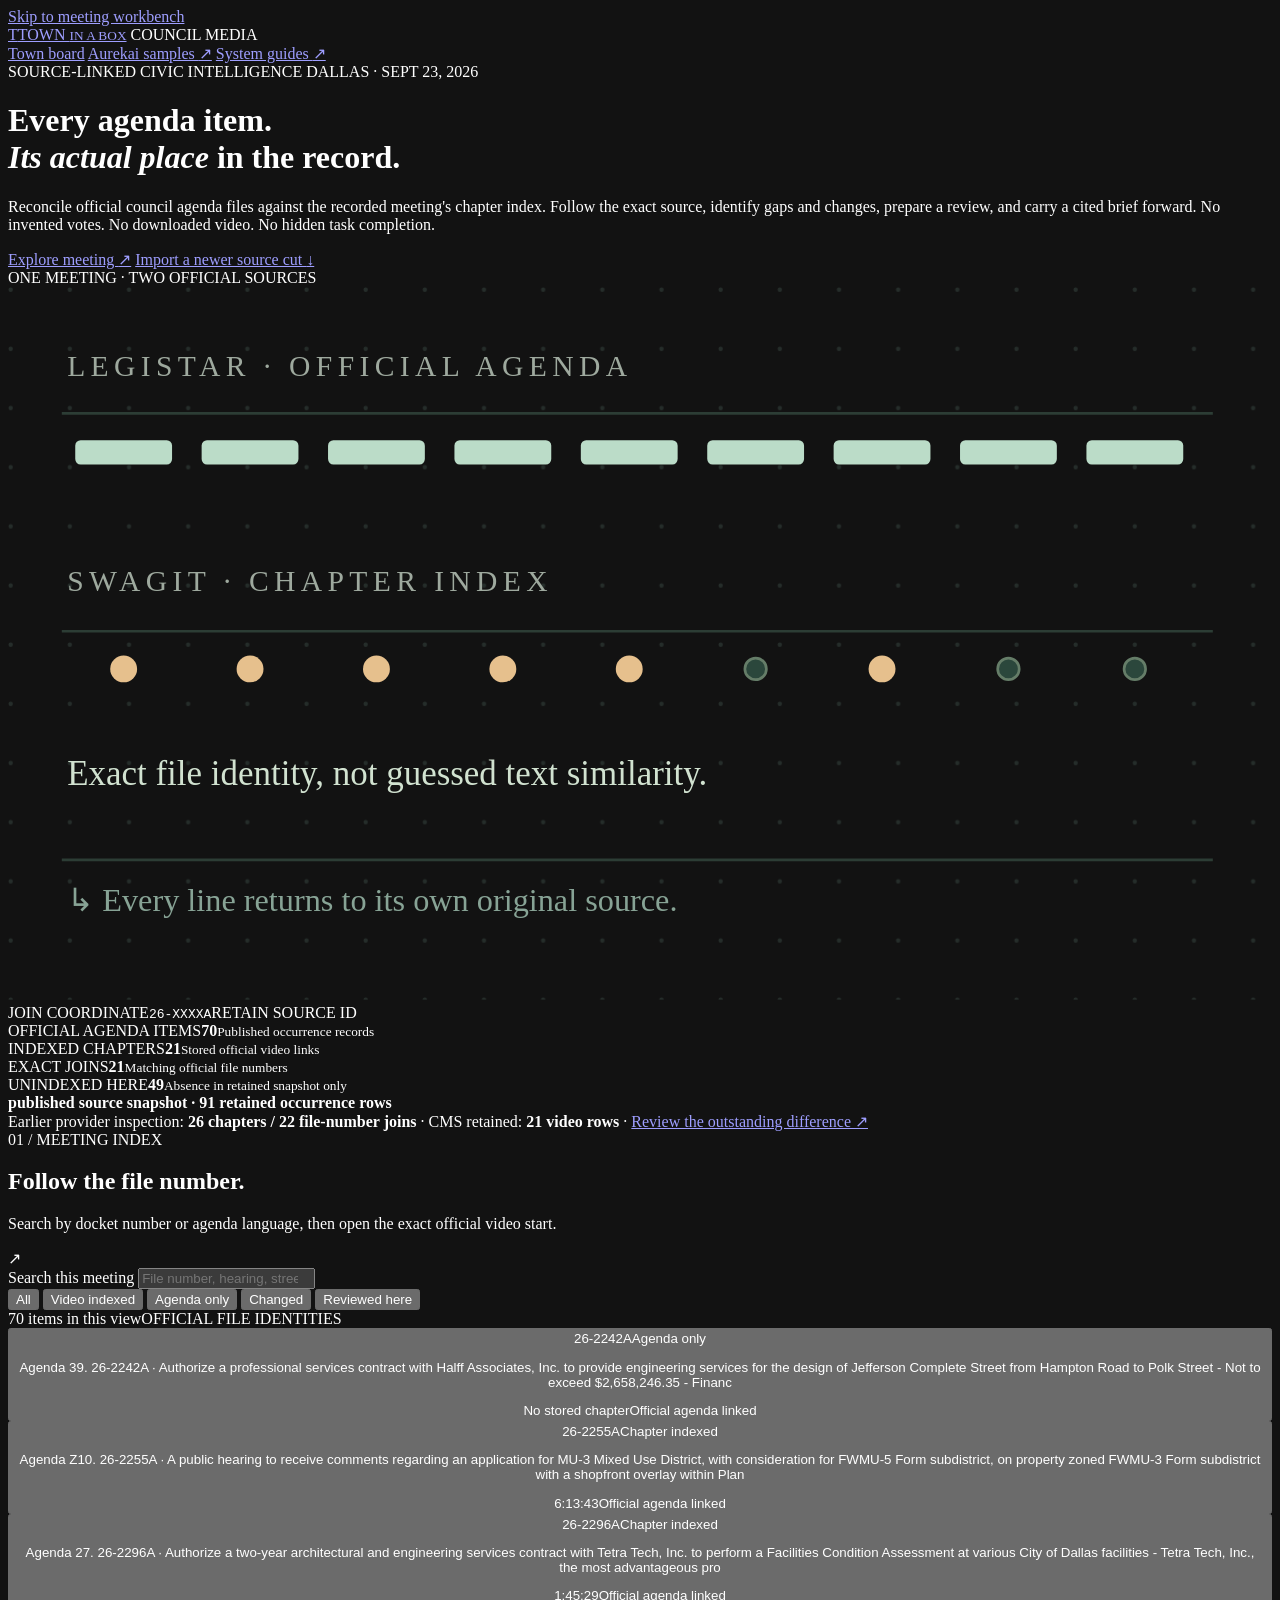
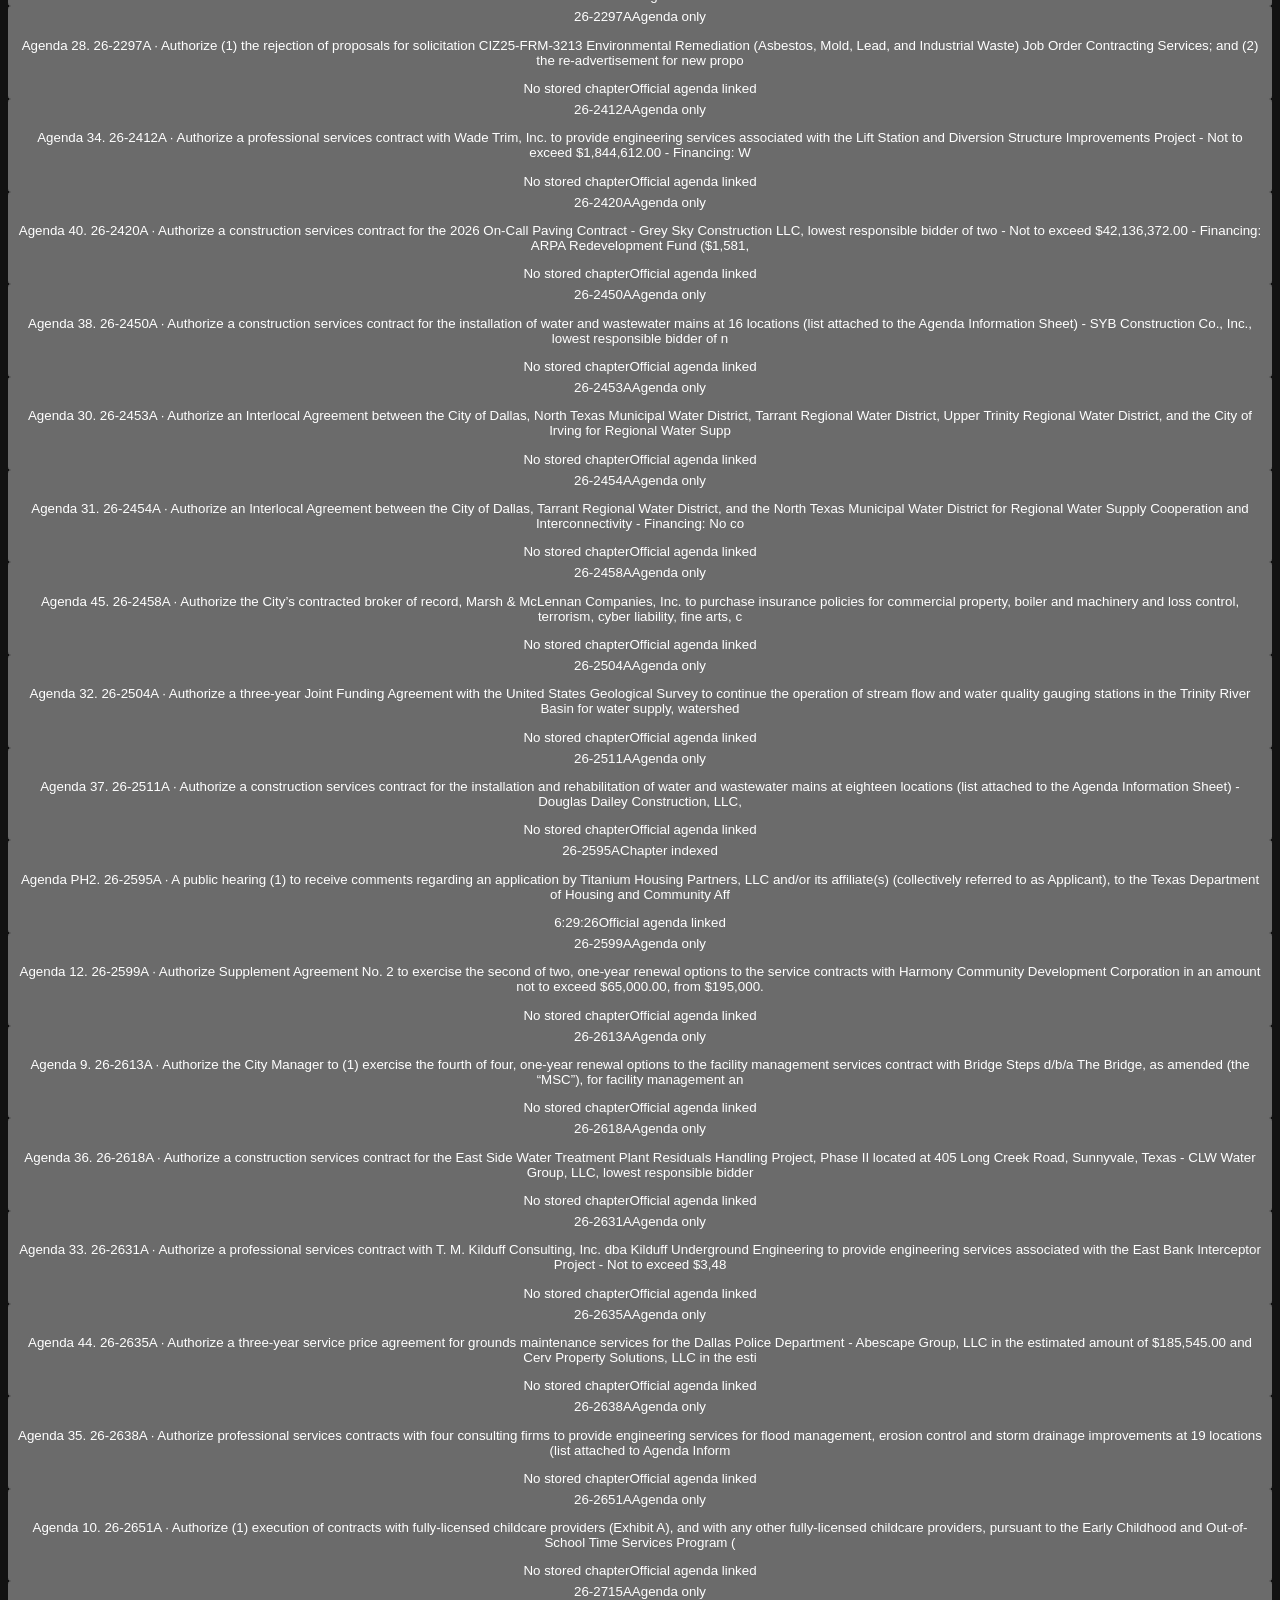
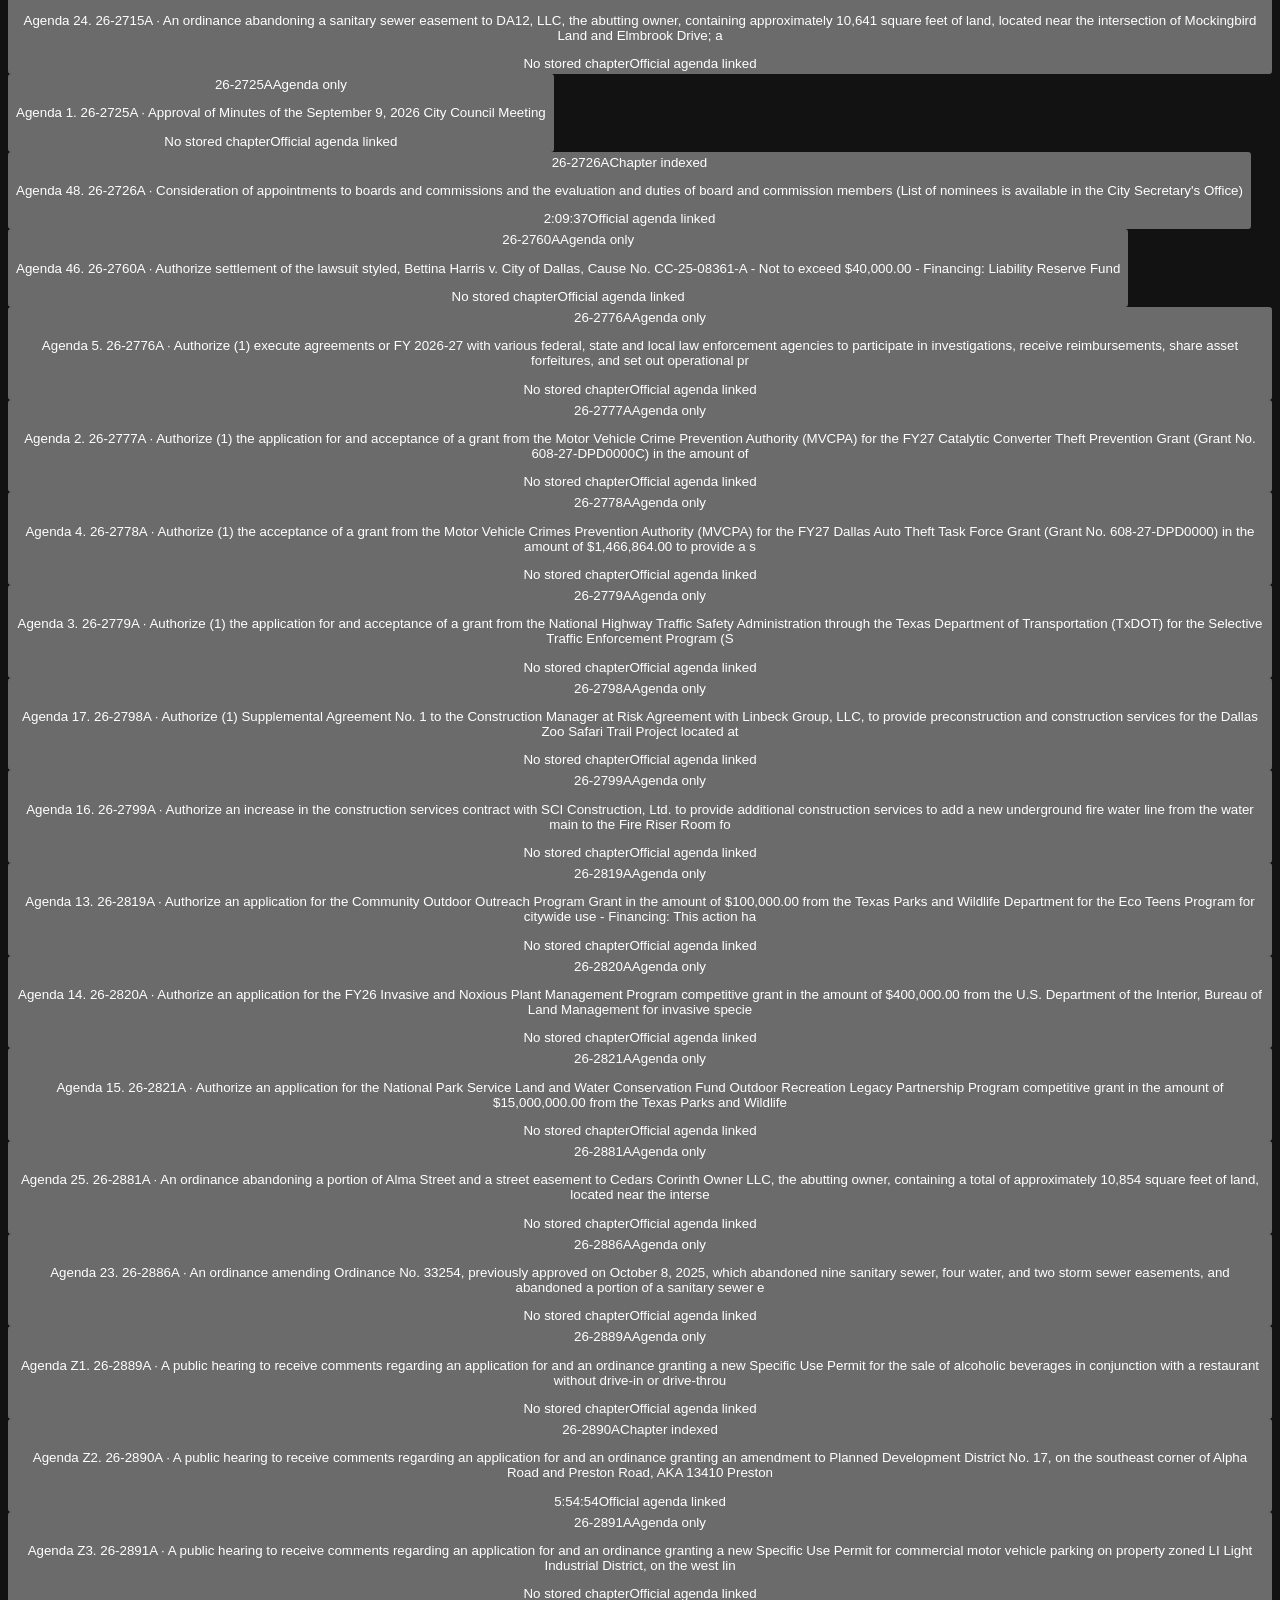
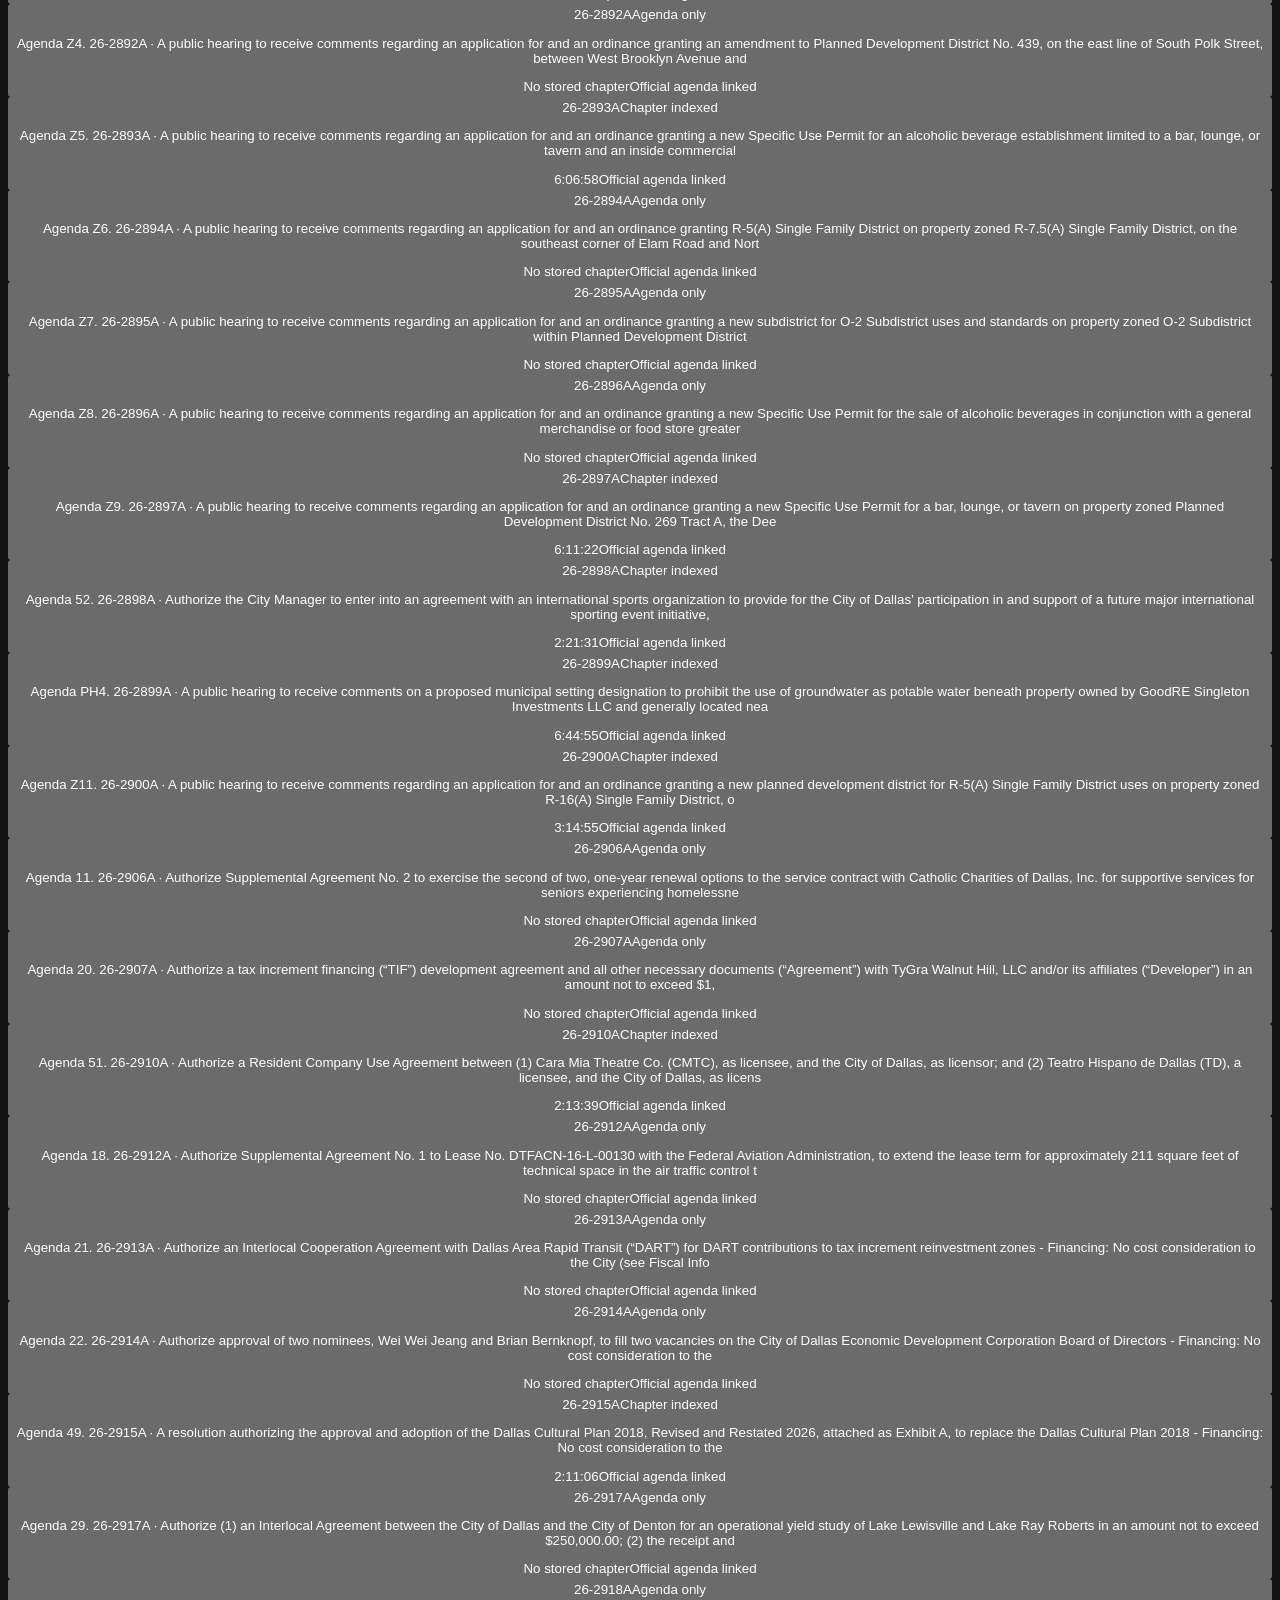
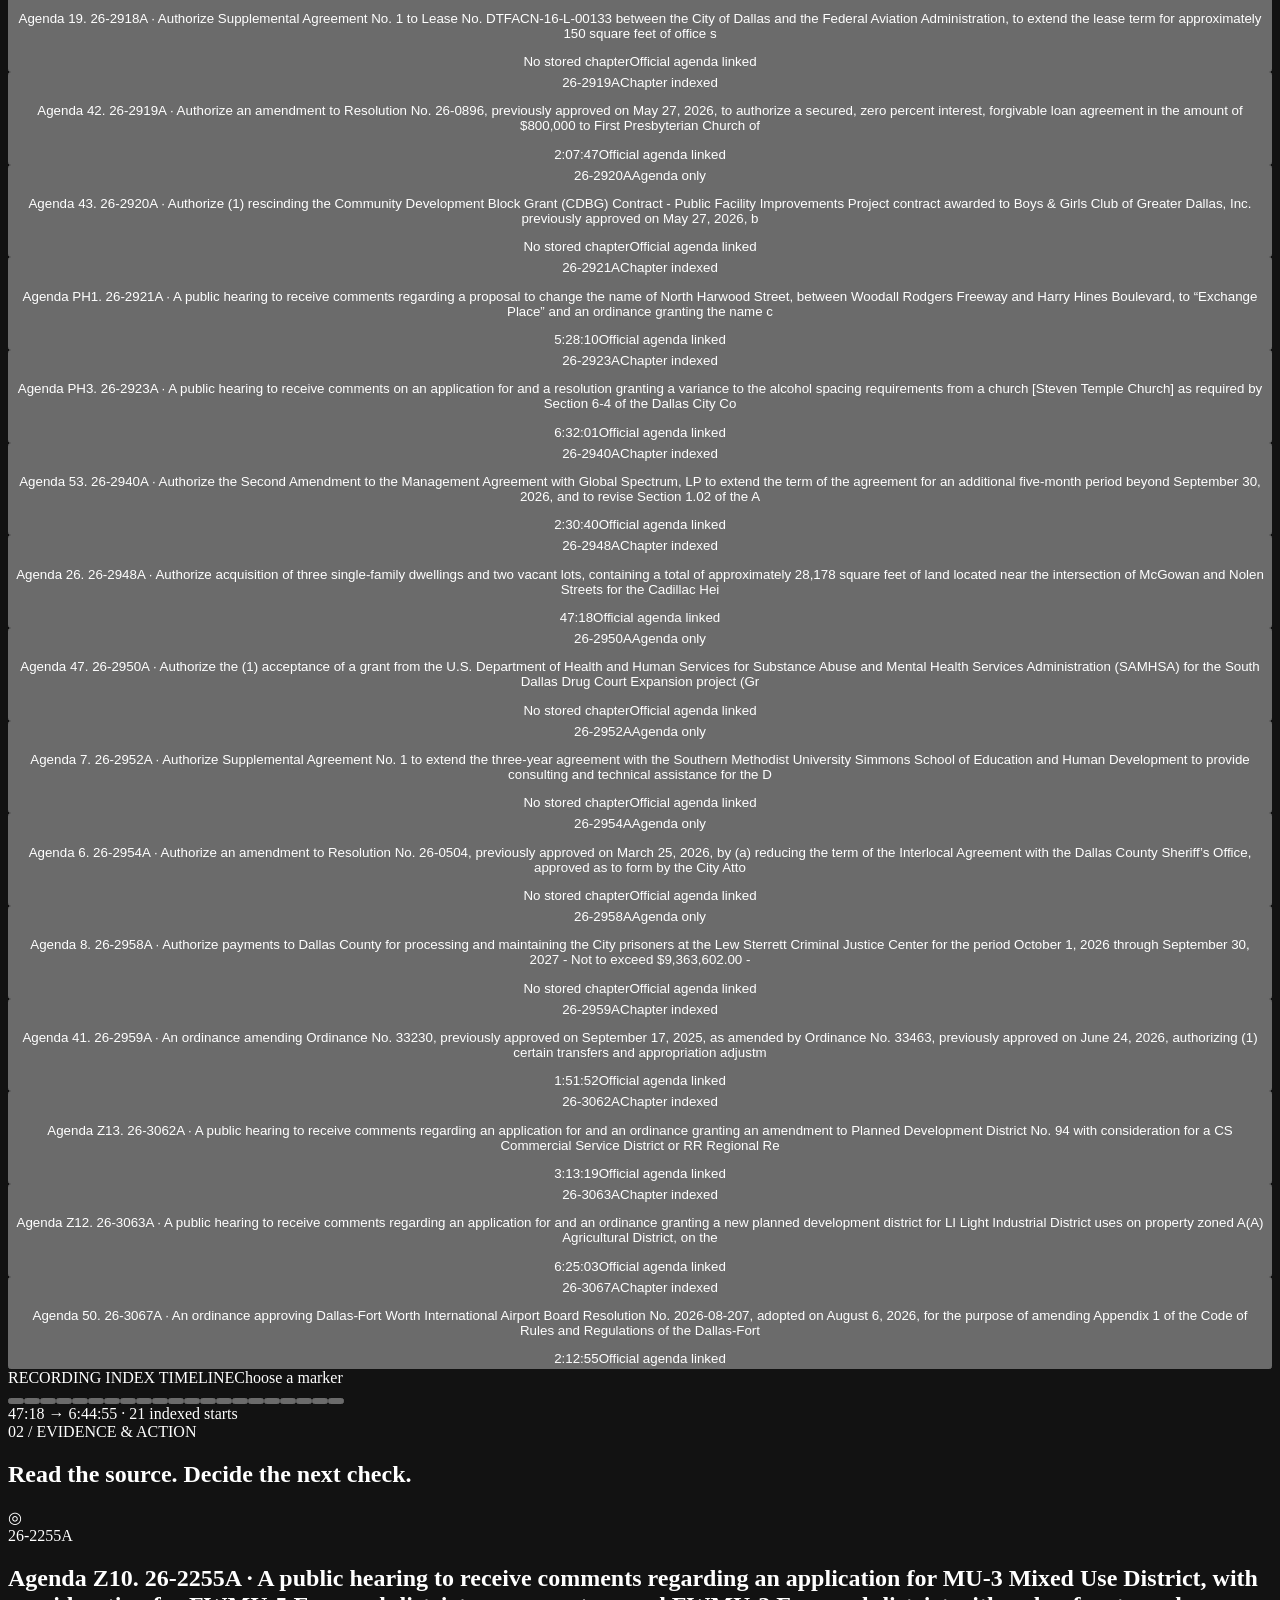
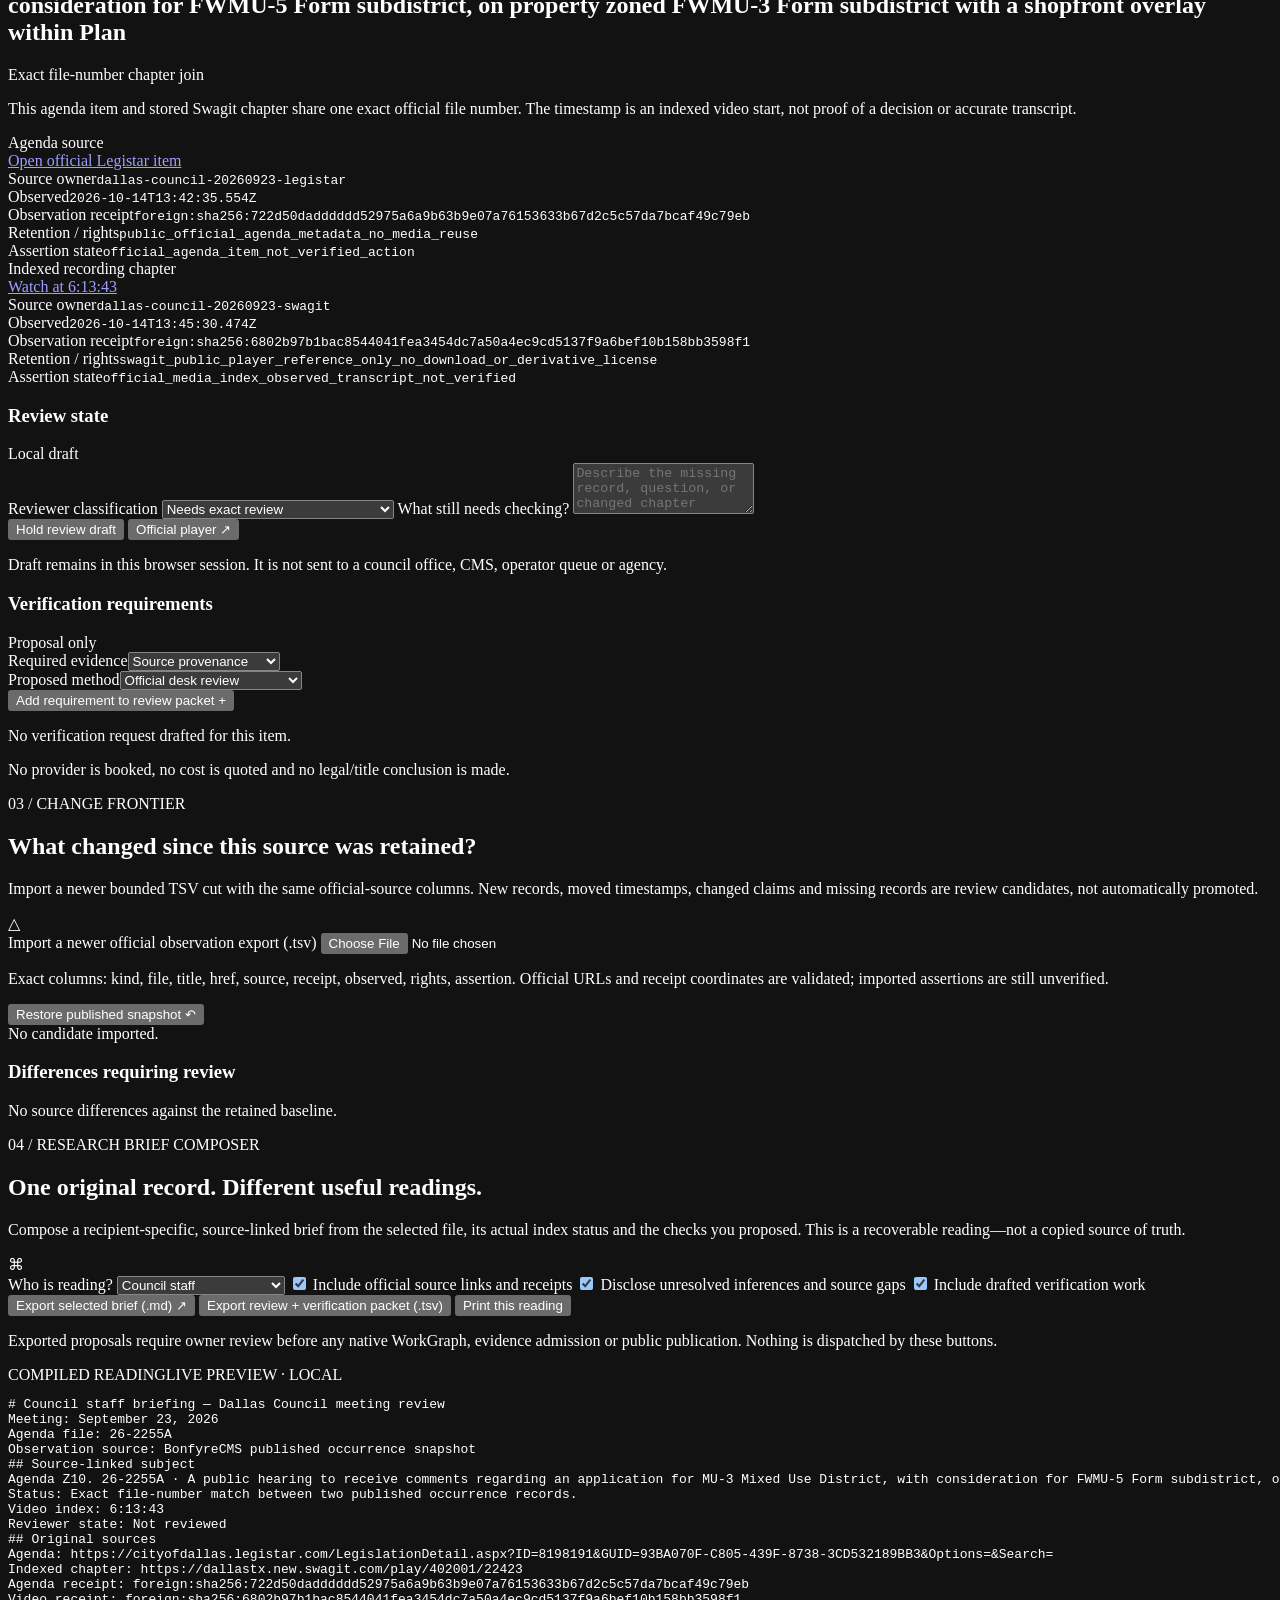
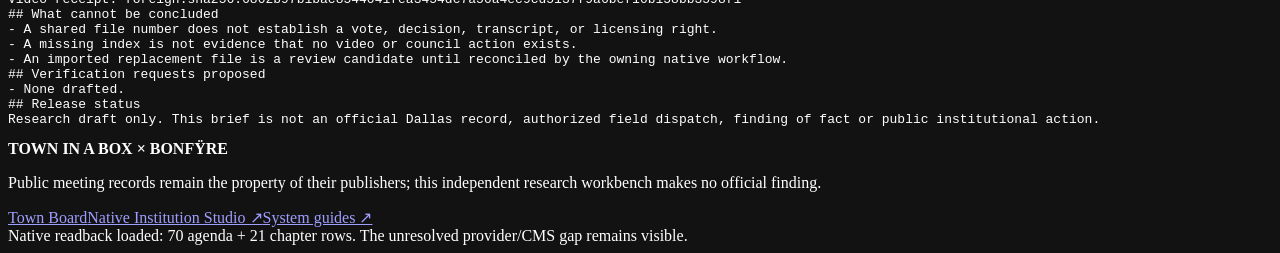
==== site/civic-council/index.html @ 2b97bad1 "feat(civic): publish Town in a Box council media reconciliation and brief studio page" ====
<!doctype html>
<html lang="en">
<head>
<meta charset="utf-8">
<meta name="viewport" content="width=device-width,initial-scale=1">
<meta name="color-scheme" content="dark">
<meta name="description" content="Source-linked Dallas City Council agenda and video reconciliation. Review exact file-number joins, official indexed playback, evidence boundaries and publication changes.">
<meta name="robots" content="index,follow">
<link rel="canonical" href="https://nickgonzales76017.github.io/pages-town-box/civic-council/">
<link rel="stylesheet" href="./studio.css">
<title>Dallas Council Media Workbench · Town in a Box · Bonfÿre</title>
<script defer src="./studio.js"></script>
</head>
<body>
<a class="skip" href="#records">Skip to meeting workbench</a>
<div class="page-shell">
  <nav class="global-nav" aria-label="Product navigation">
    <a href="../" class="mark" aria-label="Return to Town in a Box"><span class="mark-square">T</span><span>TOWN <small>IN A BOX</small></span></a>
    <span class="nav-divider" aria-hidden="true"></span>
    <span class="nav-section">COUNCIL MEDIA</span>
    <div class="nav-links">
      <a href="../">Town board</a>
      <a href="https://aurekai-work-samples.pages.dev/" rel="noopener noreferrer">Aurekai samples <span aria-hidden="true">↗</span></a>
      <a href="https://docs.aurekai.work/" rel="noopener noreferrer">System guides <span aria-hidden="true">↗</span></a>
    </div>
  </nav>

  <header class="hero">
    <div class="hero-copy">
      <div class="eyebrow"><span class="eyebrow-led"></span> SOURCE-LINKED CIVIC INTELLIGENCE <span class="eyebrow-date">DALLAS · SEPT 23, 2026</span></div>
      <h1>Every agenda item.<br><em>Its actual place</em> in the record.</h1>
      <p>Reconcile official council agenda files against the recorded meeting's chapter index. Follow the exact source, identify gaps and changes, prepare a review, and carry a cited brief forward. No invented votes. No downloaded video. No hidden task completion.</p>
      <div class="hero-links">
        <a class="primary-link" href="#records">Explore meeting <span aria-hidden="true">↗</span></a>
        <a class="secondary-link" href="#compare">Import a newer source cut <span aria-hidden="true">↓</span></a>
      </div>
    </div>
    <div class="hero-art" aria-hidden="true">
      <div class="art-label">ONE MEETING · TWO OFFICIAL SOURCES</div>
      <svg viewBox="0 0 470 265" role="img">
        <defs>
          <linearGradient id="trace" x1="0" x2="1"><stop stop-color="#a3e8c2"/><stop offset="1" stop-color="#dbb97f"/></linearGradient>
          <pattern id="dots" width="22" height="22" patternUnits="userSpaceOnUse"><circle cx="1" cy="1" r="0.8" fill="#547467" opacity=".28"/></pattern>
        </defs>
        <rect x="0" y="0" width="470" height="265" fill="url(#dots)"/>
        <path d="M20 47H448M20 128H448M20 213H448" stroke="#2c3d35" stroke-width="1"/>
        <text x="22" y="33" fill="#9ea99e" font-size="11" letter-spacing="2">LEGISTAR · OFFICIAL AGENDA</text>
        <text x="22" y="113" fill="#9ea99e" font-size="11" letter-spacing="2">SWAGIT · CHAPTER INDEX</text>
        <g fill="#bbdcc8">
          <rect x="25" y="57" width="36" height="9" rx="2"/><rect x="72" y="57" width="36" height="9" rx="2"/>
          <rect x="119" y="57" width="36" height="9" rx="2"/><rect x="166" y="57" width="36" height="9" rx="2"/>
          <rect x="213" y="57" width="36" height="9" rx="2"/><rect x="260" y="57" width="36" height="9" rx="2"/>
          <rect x="307" y="57" width="36" height="9" rx="2"/><rect x="354" y="57" width="36" height="9" rx="2"/>
          <rect x="401" y="57" width="36" height="9" rx="2"/>
        </g>
        <g stroke="url(#trace)" stroke-width="1.5" stroke-dasharray="3 4" opacity=".7">
          <path d="M43 72V137"/><path d="M90 72V137"/><path d="M137 72V137"/>
          <path d="M184 72V137"/><path d="M231 72V137"/><path d="M325 72V137"/>
        </g>
        <g fill="#e6c08d">
          <circle cx="43" cy="142" r="5"/><circle cx="90" cy="142" r="5"/><circle cx="137" cy="142" r="5"/>
          <circle cx="184" cy="142" r="5"/><circle cx="231" cy="142" r="5"/><circle cx="325" cy="142" r="5"/>
        </g>
        <g fill="#2b473c" stroke="#657d68"><circle cx="278" cy="142" r="4"/><circle cx="372" cy="142" r="4"/><circle cx="419" cy="142" r="4"/></g>
        <text x="22" y="185" fill="#d1e2d0" font-size="13">Exact file identity, not guessed text similarity.</text>
        <text x="22" y="232" fill="#87a395" font-size="12">↳ Every line returns to its own original source.</text>
      </svg>
      <div class="art-footer"><span>JOIN COORDINATE</span><code>26-XXXXA</code><span>RETAIN SOURCE ID</span></div>
    </div>
  </header>

  <section class="metrics" aria-label="Retained records">
    <div class="metric"><span>OFFICIAL AGENDA ITEMS</span><strong id="statAgenda">—</strong><small>Published occurrence records</small></div>
    <div class="metric"><span>INDEXED CHAPTERS</span><strong id="statVideo">—</strong><small>Stored official video links</small></div>
    <div class="metric"><span>EXACT JOINS</span><strong id="statMatched">—</strong><small>Matching official file numbers</small></div>
    <div class="metric metric-gap"><span>UNINDEXED HERE</span><strong id="statGap">—</strong><small>Absence in retained snapshot only</small></div>
  </section>
  <div class="lineage-banner">
    <div><span class="bullet"></span><b id="sourceCaption">Loading native source snapshot…</b></div>
    <div>Earlier provider inspection: <b>26 chapters / 22 file-number joins</b> · CMS retained: <b>21 video rows</b> · <a href="#compare">Review the outstanding difference ↗</a></div>
  </div>

  <main id="records" class="workspace" aria-label="Civic meeting workbench">
    <section class="records-panel" aria-label="Meeting records">
      <div class="section-top">
        <div><div class="section-kicker">01 / MEETING INDEX</div><h2>Follow the file number.</h2><p>Search by docket number or agenda language, then open the exact official video start.</p></div>
        <span class="section-icon">↗</span>
      </div>
      <div class="search-wrap">
        <label for="recordSearch">Search this meeting</label>
        <input id="recordSearch" type="search" placeholder="File number, hearing, street, subject…" autocomplete="off">
      </div>
      <div class="filters" id="filterButtons" aria-label="Filter records">
        <button type="button" data-filter="all" class="active">All</button>
        <button type="button" data-filter="matched">Video indexed</button>
        <button type="button" data-filter="unindexed">Agenda only</button>
        <button type="button" data-filter="changed">Changed</button>
        <button type="button" data-filter="reviewed">Reviewed here</button>
      </div>
      <div class="record-list-meta"><span id="resultsCount" aria-live="polite">Loading records…</span><span>OFFICIAL FILE IDENTITIES</span></div>
      <div id="recordList" class="record-list" aria-live="polite"></div>
      <div class="timeline-box">
        <div class="timeline-heading"><span>RECORDING INDEX TIMELINE</span><span>Choose a marker</span></div>
        <div id="timeline" class="timeline"></div>
      </div>
    </section>

    <aside class="detail-panel" aria-label="Source lineage and review">
      <div class="section-top detail-heading">
        <div><div class="section-kicker">02 / EVIDENCE & ACTION</div><h2>Read the source. Decide the next check.</h2></div>
        <span class="section-icon">◎</span>
      </div>
      <div id="details" class="detail-content"><p class="empty">Choose a record.</p></div>
      <div class="review-module">
        <div class="module-heading"><h3>Review state</h3><span>Local draft</span></div>
        <label for="reviewStatus">Reviewer classification</label>
        <select id="reviewStatus">
          <option value="needs-review">Needs exact review</option>
          <option value="monitor">Monitor this file</option>
          <option value="research">Research follow-up</option>
          <option value="ready-for-operator">Ready for operator assessment</option>
          <option value="reviewed-source-only">Source reviewed, no action inferred</option>
        </select>
        <label for="reviewNote">What still needs checking?</label>
        <textarea id="reviewNote" rows="3" maxlength="900" placeholder="Describe the missing record, question, or changed chapter coordinate."></textarea>
        <div class="action-row">
          <button type="button" id="saveReview" class="action-button">Hold review draft</button>
          <button type="button" id="openSelectedVideo" class="outline-button">Official player ↗</button>
        </div>
        <p class="policy-caption">Draft remains in this browser session. It is not sent to a council office, CMS, operator queue or agency.</p>
      </div>
      <div class="review-module proof-module">
        <div class="module-heading"><h3>Verification requirements</h3><span>Proposal only</span></div>
        <div class="field-grid">
          <div><label for="proofKind">Required evidence</label><select id="proofKind">
            <option value="provenance">Source provenance</option><option value="rights">Rights / recording use</option>
            <option value="identity">Actor identity</option><option value="tax">Tax or funding record</option>
            <option value="geometry">Place and geometry</option><option value="consent">Consent / authority</option>
            <option value="delivery">Service delivery</option><option value="ownership">Property ownership</option>
          </select></div>
          <div><label for="proofMethod">Proposed method</label><select id="proofMethod">
            <option value="desk">Official desk review</option><option value="owner">Source-owner confirmation</option>
            <option value="remote-live">Live remote verification</option><option value="field">Field inspection</option>
            <option value="licensed">Qualified professional</option>
          </select></div>
        </div>
        <button id="addProof" type="button" class="outline-button full">Add requirement to review packet +</button>
        <div id="proofList" class="proof-list"><p class="minor">No requests drafted.</p></div>
        <p class="policy-caption">No provider is booked, no cost is quoted and no legal/title conclusion is made.</p>
      </div>
    </aside>
  </main>

  <section id="compare" class="lower-section compare-section">
    <div class="section-top"><div><div class="section-kicker">03 / CHANGE FRONTIER</div><h2>What changed since this source was retained?</h2>
      <p>Import a newer bounded TSV cut with the same official-source columns. New records, moved timestamps, changed claims and missing records are review candidates, not automatically promoted.</p></div><span class="section-icon">△</span></div>
    <div class="compare-grid">
      <div class="import-panel">
        <label for="candidateFile">Import a newer official observation export (.tsv)</label>
        <input id="candidateFile" type="file" accept=".tsv,.txt,text/tab-separated-values,text/plain">
        <p>Exact columns: kind, file, title, href, source, receipt, observed, rights, assertion. Official URLs and receipt coordinates are validated; imported assertions are still unverified.</p>
        <button type="button" id="resetCandidate" class="outline-button">Restore published snapshot ↶</button>
        <div id="candidateResult" class="candidate-result">No candidate imported.</div>
      </div>
      <div class="diff-panel"><h3>Differences requiring review</h3><div id="changeList"><p class="minor">No imported candidate.</p></div></div>
    </div>
  </section>

  <section id="brief" class="lower-section brief-section">
    <div class="section-top"><div><div class="section-kicker">04 / RESEARCH BRIEF COMPOSER</div><h2>One original record. Different useful readings.</h2>
      <p>Compose a recipient-specific, source-linked brief from the selected file, its actual index status and the checks you proposed. This is a recoverable reading—not a copied source of truth.</p></div><span class="section-icon">⌘</span></div>
    <div class="brief-grid">
      <div class="brief-controls">
        <label for="briefAudience">Who is reading?</label>
        <select id="briefAudience">
          <option value="Council staff briefing">Council staff</option>
          <option value="Resident issue briefing">Resident / neighborhood</option>
          <option value="Media and civic researcher briefing">Media / researcher</option>
          <option value="Operator verification handoff">Operations verifier</option>
        </select>
        <label class="check-line"><input id="includeCitations" type="checkbox" checked> Include official source links and receipts</label>
        <label class="check-line"><input id="includeGaps" type="checkbox" checked> Disclose unresolved inferences and source gaps</label>
        <label class="check-line"><input id="includeProof" type="checkbox" checked> Include drafted verification work</label>
        <div class="action-stack">
          <button type="button" class="action-button full" id="downloadBrief">Export selected brief (.md) ↗</button>
          <button type="button" class="outline-button full" id="exportReviews">Export review + verification packet (.tsv)</button>
          <button type="button" class="quiet-button" id="printBrief">Print this reading</button>
        </div>
        <p class="policy-caption">Exported proposals require owner review before any native WorkGraph, evidence admission or public publication. Nothing is dispatched by these buttons.</p>
      </div>
      <div class="brief-paper">
        <div class="paper-label"><span>COMPILED READING</span><span>LIVE PREVIEW · LOCAL</span></div>
        <pre id="briefPreview" aria-live="polite">Select a source record to compose its briefing.</pre>
      </div>
    </div>
  </section>

  <footer class="footer"><div><strong>TOWN IN A BOX <span>×</span> BONFŸRE</strong><p>Public meeting records remain the property of their publishers; this independent research workbench makes no official finding.</p></div>
    <div class="foot-links"><a href="../">Town Board</a><a href="https://aurekai.work/studio/">Native Institution Studio ↗</a><a href="https://docs.aurekai.work/">System guides ↗</a></div>
  </footer>
</div>
<div id="message" role="status" aria-live="polite" class="message">Loading source records…</div>
</body>
</html>
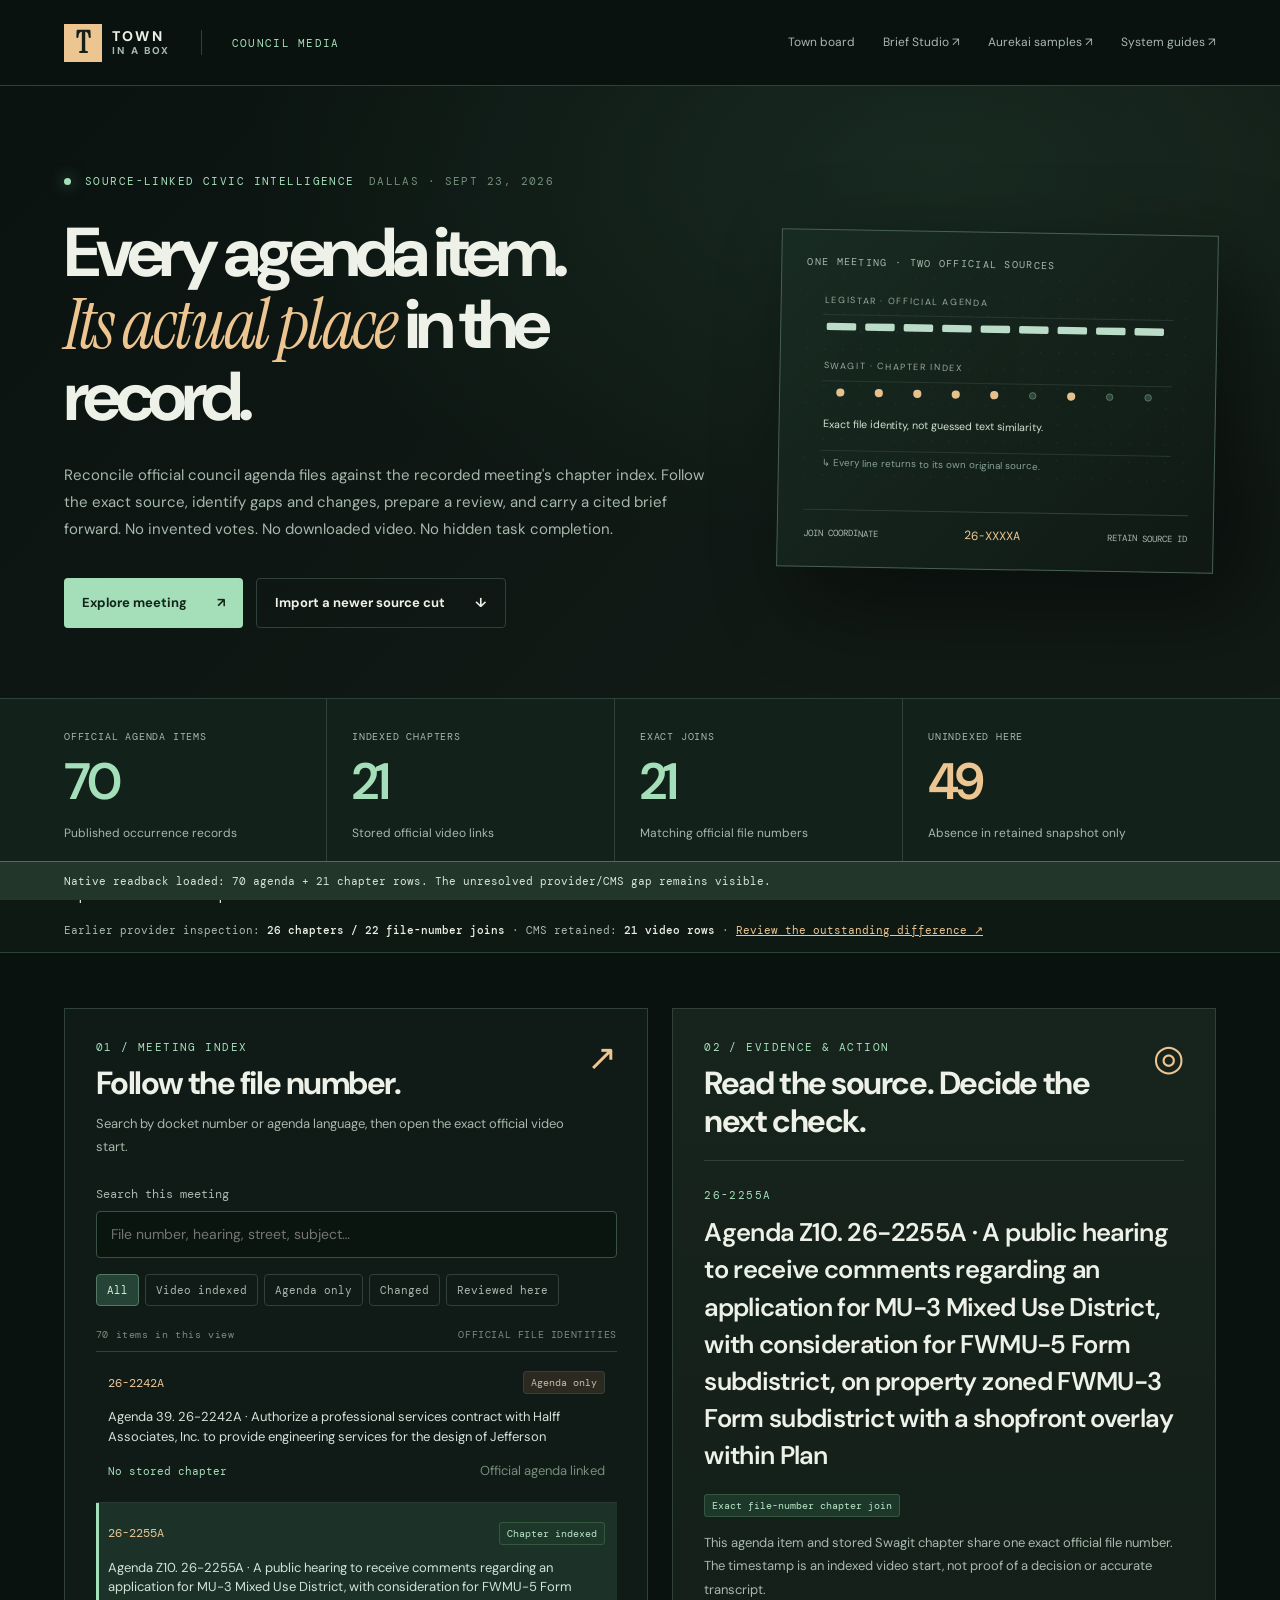
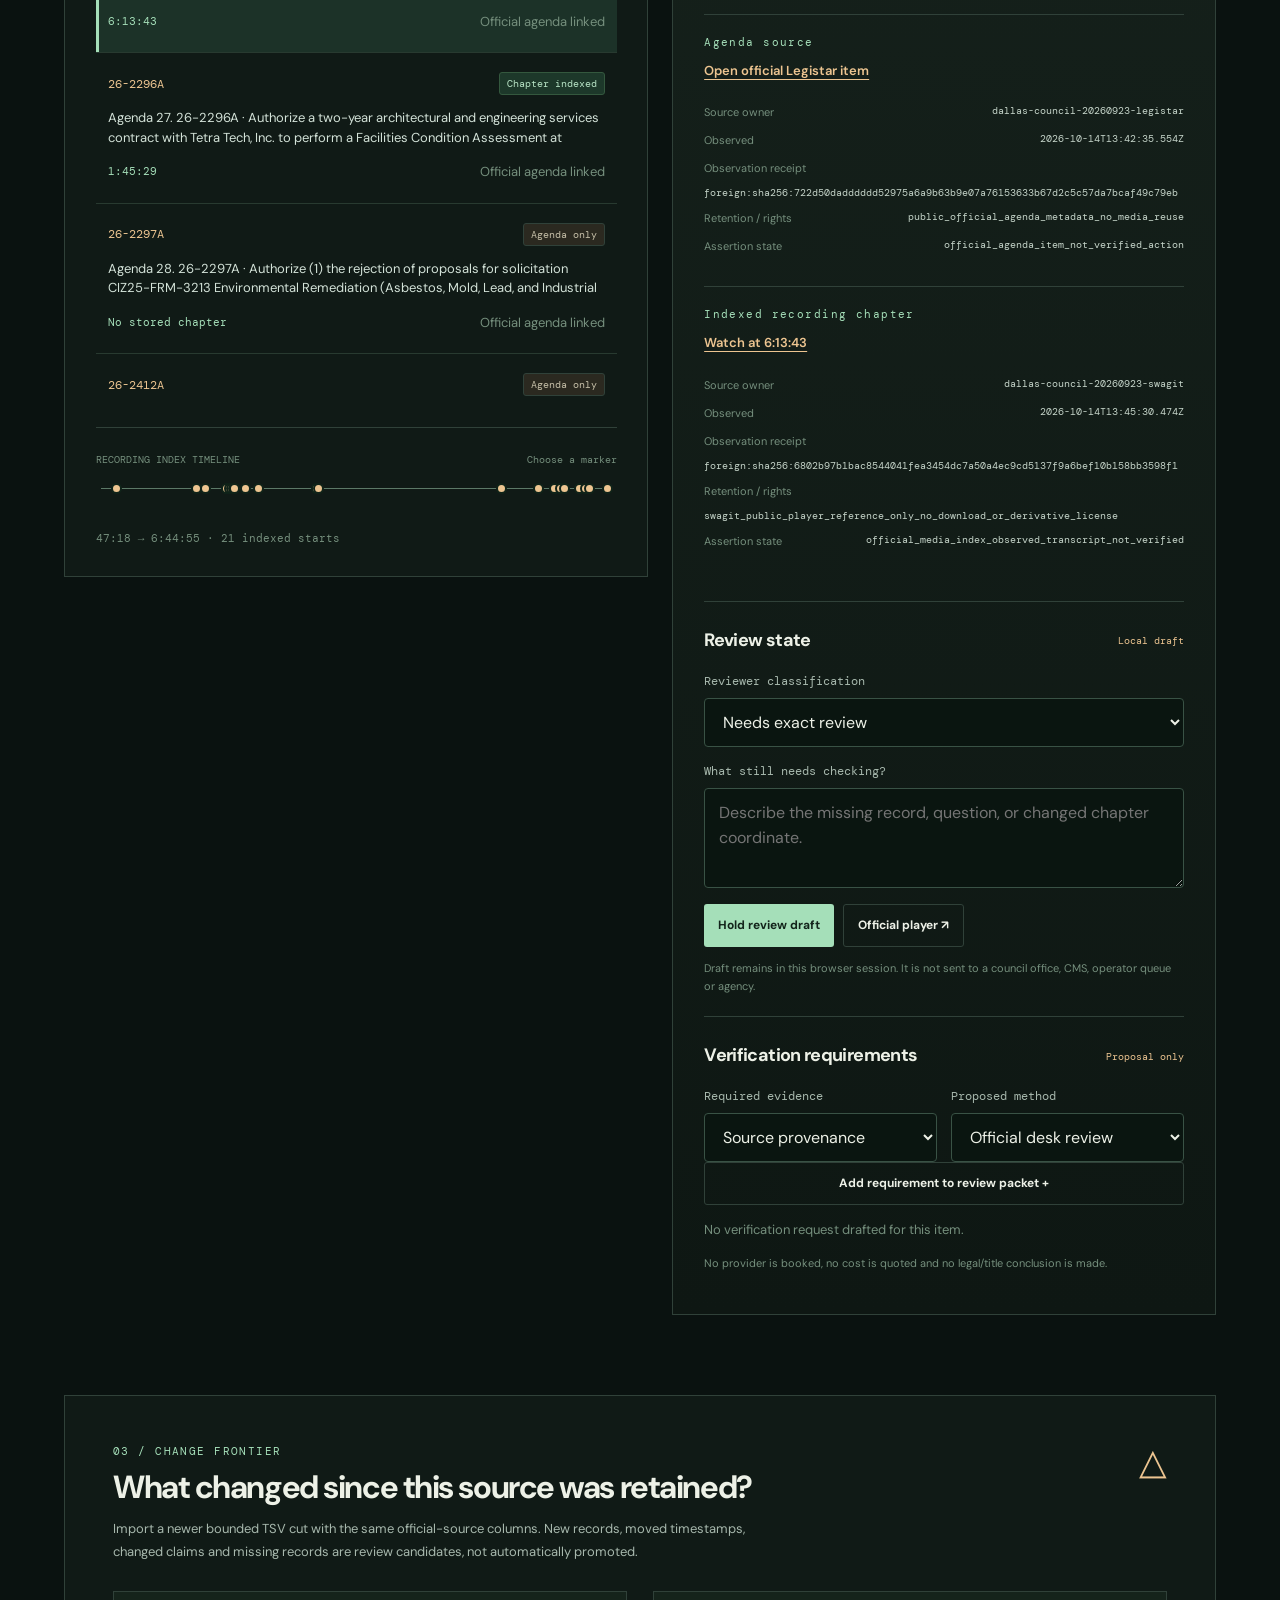
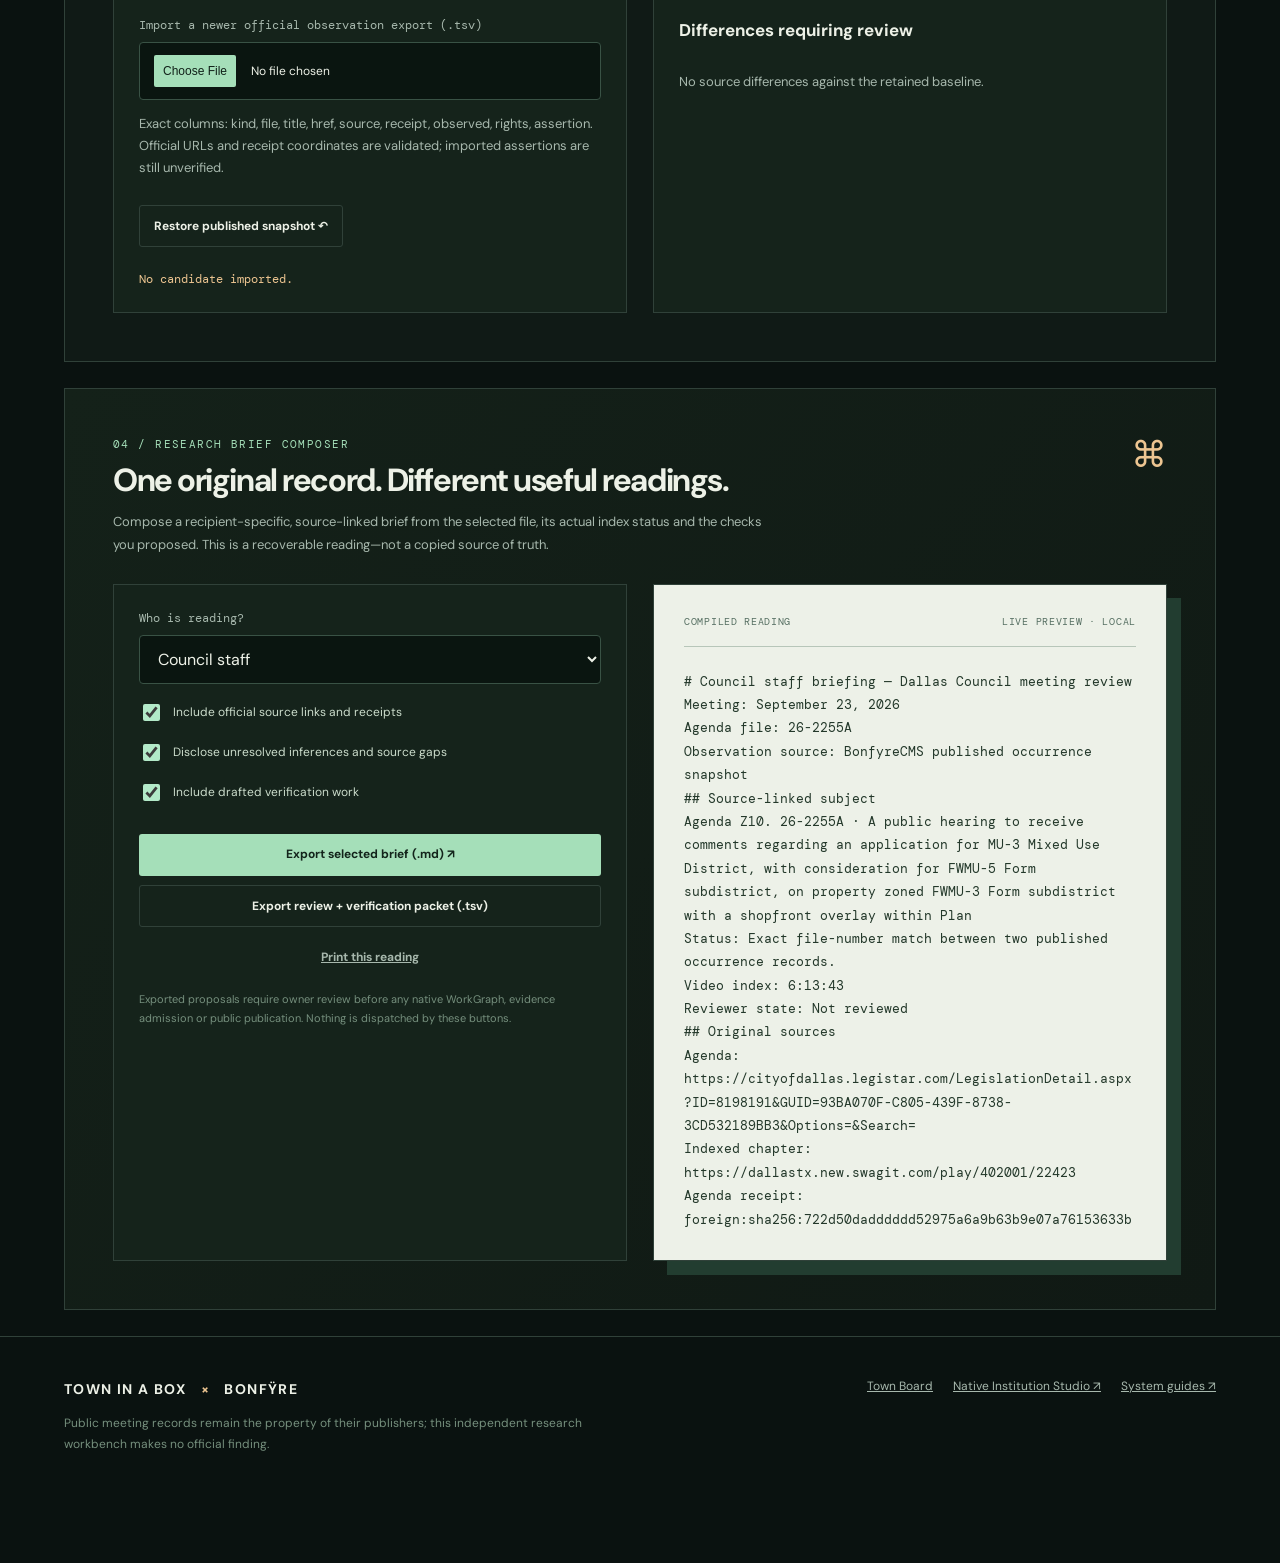
==== commit 5c69256f: "feat(civic): link source-backed meeting review to generalized acquisition brief studio" ====
--- a/site/civic-council/index.html
+++ b/site/civic-council/index.html
@@ -20,6 +20,7 @@
     <span class="nav-section">COUNCIL MEDIA</span>
     <div class="nav-links">
       <a href="../">Town board</a>
+      <a href="https://nickgonzales76017.github.io/pages-procurement-memory/brief-studio/" rel="noopener noreferrer">Brief Studio <span aria-hidden="true">↗</span></a>
       <a href="https://aurekai-work-samples.pages.dev/" rel="noopener noreferrer">Aurekai samples <span aria-hidden="true">↗</span></a>
       <a href="https://docs.aurekai.work/" rel="noopener noreferrer">System guides <span aria-hidden="true">↗</span></a>
     </div>
--- a/site/civic-council/studio.css
+++ b/site/civic-council/studio.css
@@ -0,0 +1,29 @@
+@import url('https://fonts.googleapis.com/css2?family=DM+Mono:wght@400;500&family=DM+Sans:wght@400;500;600;700;800&family=Instrument+Serif:ital@0;1&display=swap');
+:root{color-scheme:dark;--ground:#0a1210;--panel:#101b17;--panel2:#16231d;--raised:#192a22;--line:#304139;--text:#edf1e7;--muted:#a7b8ad;--dim:#758f7d;--green:#a5dfb9;--amber:#edc591;--violet:#c4adf8;--red:#efa9a1;--mono:'DM Mono',ui-monospace,monospace;--display:'DM Sans',system-ui,sans-serif}
+*{box-sizing:border-box}html{scroll-behavior:smooth}body{margin:0;background:var(--ground);color:var(--text);font-family:var(--display);line-height:1.55}button,input,select,textarea{font:inherit}button{cursor:pointer}a{color:inherit}a:hover{color:var(--amber)}button:focus-visible,input:focus-visible,select:focus-visible,textarea:focus-visible,a:focus-visible{outline:2px solid var(--green);outline-offset:3px}::selection{background:#9fe9bf;color:#0b1b11}
+.page-shell{max-width:1680px;margin:auto}.skip{position:absolute;top:-90px;left:15px;background:#c4e4c3;color:#102017;z-index:99;padding:12px}.skip:focus{top:12px}
+.global-nav{height:86px;border-bottom:1px solid var(--line);display:flex;align-items:center;gap:30px;padding:0 clamp(24px,5vw,90px)}.global-nav a{text-decoration:none}.mark{display:flex;gap:10px;align-items:center;font-weight:800;letter-spacing:.16em;font-size:14px;line-height:1.2}.mark small{display:block;font-size:10px;letter-spacing:.22em;color:var(--muted)}.mark-square{display:grid;place-items:center;width:38px;height:38px;background:var(--amber);color:#152018;font-family:'Instrument Serif',serif;font-size:30px;letter-spacing:0}.nav-divider{height:25px;border-left:1px solid var(--line)}.nav-section{font:11px var(--mono);letter-spacing:.12em;color:var(--green)}.nav-links{margin-left:auto;display:flex;gap:28px;font-size:12px;color:var(--muted)}.nav-links a:hover{text-decoration:underline}
+.hero{position:relative;padding:88px clamp(24px,5vw,90px) 70px;display:grid;grid-template-columns:minmax(0,1.2fr) minmax(360px,.8fr);gap:60px;align-items:center;border-bottom:1px solid var(--line);background:radial-gradient(ellipse at 73% 14%,#203a2d88 0%,transparent 52%),linear-gradient(132deg,#0a1310,#111a15 77%);overflow:hidden}
+.eyebrow,.section-kicker,.art-label,.caption-label{font:11px var(--mono);letter-spacing:.13em;color:var(--green)}.eyebrow{display:flex;gap:14px;align-items:center;flex-wrap:wrap}.eyebrow-led{height:7px;width:7px;border-radius:100%;background:var(--green);box-shadow:0 0 15px #a5dfb98f}.eyebrow-date{color:var(--dim)}
+.hero h1{font-size:clamp(48px,5.4vw,91px);line-height:1.04;letter-spacing:-.075em;font-weight:700;max-width:820px;margin:29px 0 29px}.hero h1 em{font-family:'Instrument Serif',Georgia,serif;color:var(--amber);font-weight:400;letter-spacing:-.035em}
+.hero-copy>p{color:var(--muted);max-width:660px;font-size:clamp(15px,1.1vw,18px);line-height:1.8}.hero-links{display:flex;flex-wrap:wrap;gap:13px;margin-top:35px}.primary-link,.secondary-link{padding:13px 18px;min-height:50px;display:inline-flex;align-items:center;gap:30px;font-size:13px;font-weight:700;text-decoration:none;border-radius:4px}.primary-link{color:#12251b;background:var(--green)}.primary-link:hover{color:#12251b;background:#c0edca}.secondary-link{color:var(--text);border:1px solid var(--line)}.secondary-link:hover{border-color:var(--amber)}
+.hero-art{border:1px solid #486053;background:linear-gradient(135deg,#182b22,#101914);padding:25px;box-shadow:30px 30px 90px #0007;transform:rotate(1deg)}.hero-art svg{width:100%;margin:8px 0}.art-label{font-size:10px;color:var(--muted)}.art-footer{border-top:1px solid var(--line);padding-top:15px;display:flex;gap:15px;align-items:center;justify-content:space-between;font:9px var(--mono);color:var(--muted)}.art-footer code{font:12px var(--mono);color:var(--amber)}
+.metrics{padding:0 clamp(24px,5vw,90px);display:grid;grid-template-columns:repeat(4,1fr);background:#12211a}.metric{padding:31px 24px 28px 0;border-right:1px solid var(--line);margin-right:25px}.metric:last-child{border-right:0}.metric span{display:block;font:10px var(--mono);letter-spacing:.08em;color:var(--muted)}.metric strong{display:block;font-size:clamp(36px,4vw,56px);font-weight:600;line-height:1.2;letter-spacing:-.07em;color:var(--green);margin:8px 0}.metric small{font-size:12px;color:var(--muted)}.metric-gap strong{color:var(--amber)}
+.lineage-banner{display:flex;gap:20px;justify-content:space-between;flex-wrap:wrap;padding:15px clamp(24px,5vw,90px);border-top:1px solid var(--line);border-bottom:1px solid var(--line);font:11px var(--mono);color:var(--muted);background:#0f1914}.lineage-banner div:first-child{display:flex;align-items:center;gap:9px}.bullet{display:inline-block;height:6px;width:6px;border-radius:50%;background:var(--green)}.lineage-banner b{font-weight:500;color:var(--text)}.lineage-banner a{color:var(--amber)}
+.workspace{padding:55px clamp(24px,5vw,90px) 80px;display:grid;grid-template-columns:minmax(0,1fr) minmax(360px,.93fr);gap:24px;align-items:start}
+.records-panel,.detail-panel,.lower-section{border:1px solid var(--line);background:#101a16}.records-panel,.detail-panel{padding:clamp(20px,2.4vw,36px)}.detail-panel{background:linear-gradient(180deg,#17231d,#0e1713)}
+.section-top{display:flex;justify-content:space-between;gap:20px;align-items:start;margin-bottom:27px}.section-top h2{font-size:clamp(24px,2.5vw,34px);letter-spacing:-.045em;line-height:1.2;margin:10px 0}.section-top p{margin:0;max-width:650px;color:var(--muted);font-size:13px;line-height:1.8}.section-icon{font:36px 'Instrument Serif',serif;color:var(--amber);line-height:1}
+label{display:block;color:var(--muted);font:12px var(--mono);margin-bottom:9px}input[type=search],input[type=file],select,textarea{display:block;width:100%;background:#0a1510;border:1px solid #395245;border-radius:4px;color:var(--text);padding:12px 14px;outline:0}input[type=file]{font-size:12px}input[type=file]::file-selector-button{color:#112119;background:var(--green);border:0;border-radius:2px;padding:9px;margin-right:15px;cursor:pointer}input:focus,select:focus,textarea:focus{border-color:var(--green);outline:0;box-shadow:0 0 0 1px var(--green)}textarea{resize:vertical;min-height:96px}select{cursor:pointer}.search-wrap{margin:0 0 16px}.search-wrap input{font-size:14px}
+.filters{display:flex;gap:6px;flex-wrap:wrap;margin-bottom:22px}.filters button{border:1px solid var(--line);color:var(--muted);border-radius:4px;background:transparent;padding:8px 10px;font:11px var(--mono)}.filters button.active{background:#254336;border-color:#557965;color:#d7eeda}.filters button:hover{border-color:var(--amber)}
+.record-list-meta{display:flex;align-items:center;justify-content:space-between;gap:8px;font:10px var(--mono);letter-spacing:.06em;color:var(--dim);padding:0 0 10px;border-bottom:1px solid var(--line)}
+.record-list{max-height:660px;overflow-y:auto;overscroll-behavior:contain;scrollbar-width:thin;scrollbar-color:#465d4d transparent}.record{display:block;width:100%;text-align:left;background:transparent;border:0;border-bottom:1px solid #283a30;color:var(--text);padding:19px 12px;transition:background .15s}.record:hover{background:#182920}.record.selected{background:#1c3228;box-shadow:inset 3px 0 var(--green)}.record-meta,.record-foot{display:flex;justify-content:space-between;align-items:center;gap:8px;flex-wrap:wrap}.file-id{font:12px var(--mono);color:var(--amber)}.record-title{font-size:13px;line-height:1.5;max-height:3em;overflow:hidden;margin:13px 0;color:#d3e2d8}.record-foot{font-size:11px;color:var(--dim)}.mono{font-family:var(--mono);color:var(--green)}.pill{font:10px var(--mono);padding:4px 7px;background:#26332a;border:1px solid var(--line);border-radius:3px;color:var(--muted)}.pill.green{background:#1d382a;color:#b9e5c7;border-color:#34583e}.pill.muted{color:#c7c0a9;background:#2b2920}.pill.amber{color:var(--amber);background:#332b20;border-color:#594330}.pill.violet{color:var(--violet);background:#2d273c}
+.timeline-box{border-top:1px solid var(--line);padding-top:25px;margin-top:15px}.timeline-heading,.timeline-caption{font:10px var(--mono);display:flex;justify-content:space-between;color:var(--dim)}.time-track{height:40px;margin:22px 5px 3px;position:relative;border-top:1px solid #5c7967}.time-marker{position:absolute;top:-6px;width:11px;height:11px;border-radius:50%;padding:0;border:2px solid #102319;background:var(--amber)}.time-marker:hover,.time-marker:focus-visible{background:#fff5d9;transform:scale(1.5)}.timeline-caption{font-size:11px}
+.detail-heading{padding-bottom:10px;border-bottom:1px solid var(--line)}.detail-content>.eyebrow{margin-bottom:11px}.detail-content h2{font-size:clamp(19px,2vw,26px);letter-spacing:-.025em;line-height:1.45;margin:12px 0 18px;font-weight:600}.detail-state{margin-bottom:14px}.explanation{font-size:13px;line-height:1.8;color:var(--muted)}.lineage-card{padding:20px 0;border-top:1px solid var(--line)}.lineage-card>.action-link{margin:12px 0}.action-link{display:inline-flex;color:var(--amber);font-weight:600;text-decoration:underline;text-underline-offset:4px;font-size:13px}.lineage-row{display:flex;flex-wrap:wrap;gap:9px;margin:11px 0;justify-content:space-between;font-size:11px}.lineage-row span{color:var(--dim);min-width:95px}.lineage-row code{color:#c5d4c9;word-break:break-all;font:10px var(--mono);max-width:100%}.empty,.minor{color:var(--dim);font-size:13px;line-height:1.8}.review-module{border-top:1px solid var(--line);padding-top:25px;margin-top:20px}.module-heading{display:flex;justify-content:space-between;align-items:center;gap:5px;margin-bottom:18px}.module-heading h3{margin:0;font-size:18px;letter-spacing:-.035em}.module-heading span{font:10px var(--mono);color:var(--amber)}.review-module label{margin-top:16px}.review-module .field-grid label{margin-top:0}.field-grid{display:grid;grid-template-columns:1fr 1fr;gap:14px}.action-row,.action-stack{display:flex;flex-wrap:wrap;gap:9px;margin-top:16px}.action-button,.outline-button,.quiet-button{border:0;border-radius:3px;min-height:42px;padding:11px 14px;text-align:center;font-size:12px;font-weight:700}.action-button{background:var(--green);color:#13241b}.action-button:hover{background:#c1f4d0}.outline-button{background:transparent;color:var(--text);border:1px solid var(--line)}.outline-button:hover{border-color:var(--amber)}.quiet-button{background:transparent;color:var(--muted);text-decoration:underline}.full{width:100%}.policy-caption{color:var(--dim);font-size:11px;line-height:1.7;margin-top:12px}.proof-list{margin-top:13px}.proof-chip{display:flex;align-items:center;justify-content:space-between;gap:15px;border-bottom:1px solid var(--line);padding:10px 0;font:11px var(--mono);color:#d3e5d4}.quiet{color:var(--amber);background:none;border:0;padding:5px}
+.lower-section{margin:0 clamp(24px,5vw,90px) 26px;padding:clamp(24px,4vw,48px);scroll-margin-top:20px}.compare-grid,.brief-grid{display:grid;grid-template-columns:1fr 1fr;gap:26px}.import-panel,.diff-panel,.brief-controls,.brief-paper{background:#15231b;border:1px solid var(--line);padding:25px}.import-panel p,.diff-panel p{font-size:13px;color:var(--muted);line-height:1.7}.import-panel button{margin-top:13px}.candidate-result{margin-top:24px;color:var(--amber);font:12px var(--mono)}.diff-panel h3{margin:0 0 15px;font-size:17px}.diff-panel #changeList{max-height:260px;overflow:auto}.diff-line{border-bottom:1px solid var(--line);padding:11px 0;display:flex;flex-wrap:wrap;gap:9px;align-items:center;justify-content:space-between;font-size:12px}.diff-line b{font:11px var(--mono);font-weight:400}
+.brief-section{background:linear-gradient(130deg,#142119,#101914)}.brief-controls>label:first-child{margin-top:0}.brief-controls>.check-line{display:flex;align-items:center;gap:10px;margin:17px 0;font:12px var(--display);color:#cbdccb}.check-line input{accent-color:#b2e9c8;width:17px;height:17px}.action-stack{display:grid;margin-top:30px}.brief-paper{background:#edf1e8;color:#23382a;box-shadow:14px 14px 0 #223d30;padding:30px;min-height:340px;overflow:hidden}.paper-label{display:flex;justify-content:space-between;font:10px var(--mono);letter-spacing:.07em;color:#577063;padding-bottom:18px;border-bottom:1px solid #b7c6b9;gap:10px}.brief-paper pre{font:13px/1.8 var(--mono);white-space:pre-wrap;overflow-wrap:anywhere;max-height:560px;overflow:auto;margin:23px 0 0}
+.footer{padding:40px clamp(24px,5vw,90px) 58px;border-top:1px solid var(--line);display:flex;justify-content:space-between;flex-wrap:wrap;gap:30px}.footer strong{font-size:14px;letter-spacing:.1em}.footer strong span{color:var(--amber);margin:0 10px}.footer p{max-width:530px;color:var(--dim);font-size:12px;line-height:1.7}.foot-links{display:flex;gap:20px;flex-wrap:wrap;font-size:12px;color:var(--muted)}.message{position:sticky;bottom:0;padding:12px clamp(24px,5vw,90px);background:#223629;color:#d9e5d9;font:11px var(--mono);border-top:1px solid #516d55;z-index:5}
+@media(max-width:1050px){.hero{grid-template-columns:1fr}.hero-art{max-width:650px;transform:none}.workspace{grid-template-columns:1fr}.record-list{max-height:470px}.detail-panel{max-width:none}.nav-section{display:none}}
+@media(max-width:760px){.global-nav{padding:0 20px;height:auto;min-height:65px;flex-wrap:wrap;gap:10px}.nav-links{gap:16px;margin-left:auto}.nav-links a{font-size:10px}.nav-divider{display:none}.hero{padding:48px 20px 35px;gap:28px}.hero h1{font-size:47px}.hero-art{padding:10px}.metrics{grid-template-columns:repeat(2,1fr);padding:0 20px}.metric{padding:24px 10px 15px 0;margin-right:9px;border-bottom:1px solid var(--line)}.metric:nth-child(2){border-right:0}.lineage-banner{padding:17px 20px}.workspace{padding:26px 20px 40px}.lower-section{margin:0 20px 22px}.compare-grid,.brief-grid{grid-template-columns:1fr}.field-grid{grid-template-columns:1fr}.footer{padding:35px 20px}.section-top{margin-bottom:20px}}
+@media(max-width:420px){.nav-links{width:100%;justify-content:space-between;padding-bottom:10px}.nav-links a:nth-child(2){display:none}.hero h1{font-size:42px}.hero-links>a{width:100%;justify-content:space-between}.record-meta{justify-content:start}.records-panel,.detail-panel,.lower-section{padding:18px}.brief-paper{padding:17px}.metrics{gap:0}.metric span{font-size:9px}}
+@media(prefers-reduced-motion:reduce){*,*::before,*::after{scroll-behavior:auto!important;transition:none!important;animation:none!important}}
+@media print{.global-nav,.metrics,.lineage-banner,.workspace,.compare-section,.brief-controls,.footer,.message,.hero-art,.hero-links{display:none!important}.hero{padding:10px 0;border:none}.hero h1{font-size:24px}.hero-copy>p{display:none}.brief-section{border:0;padding:0;margin:0}.brief-grid{display:block}.brief-paper{box-shadow:none;border:0;max-height:none;overflow:visible;background:white;color:black}.brief-paper pre{max-height:none;overflow:visible;font-size:11px;white-space:pre-wrap}.brief-section .section-top{display:none}}
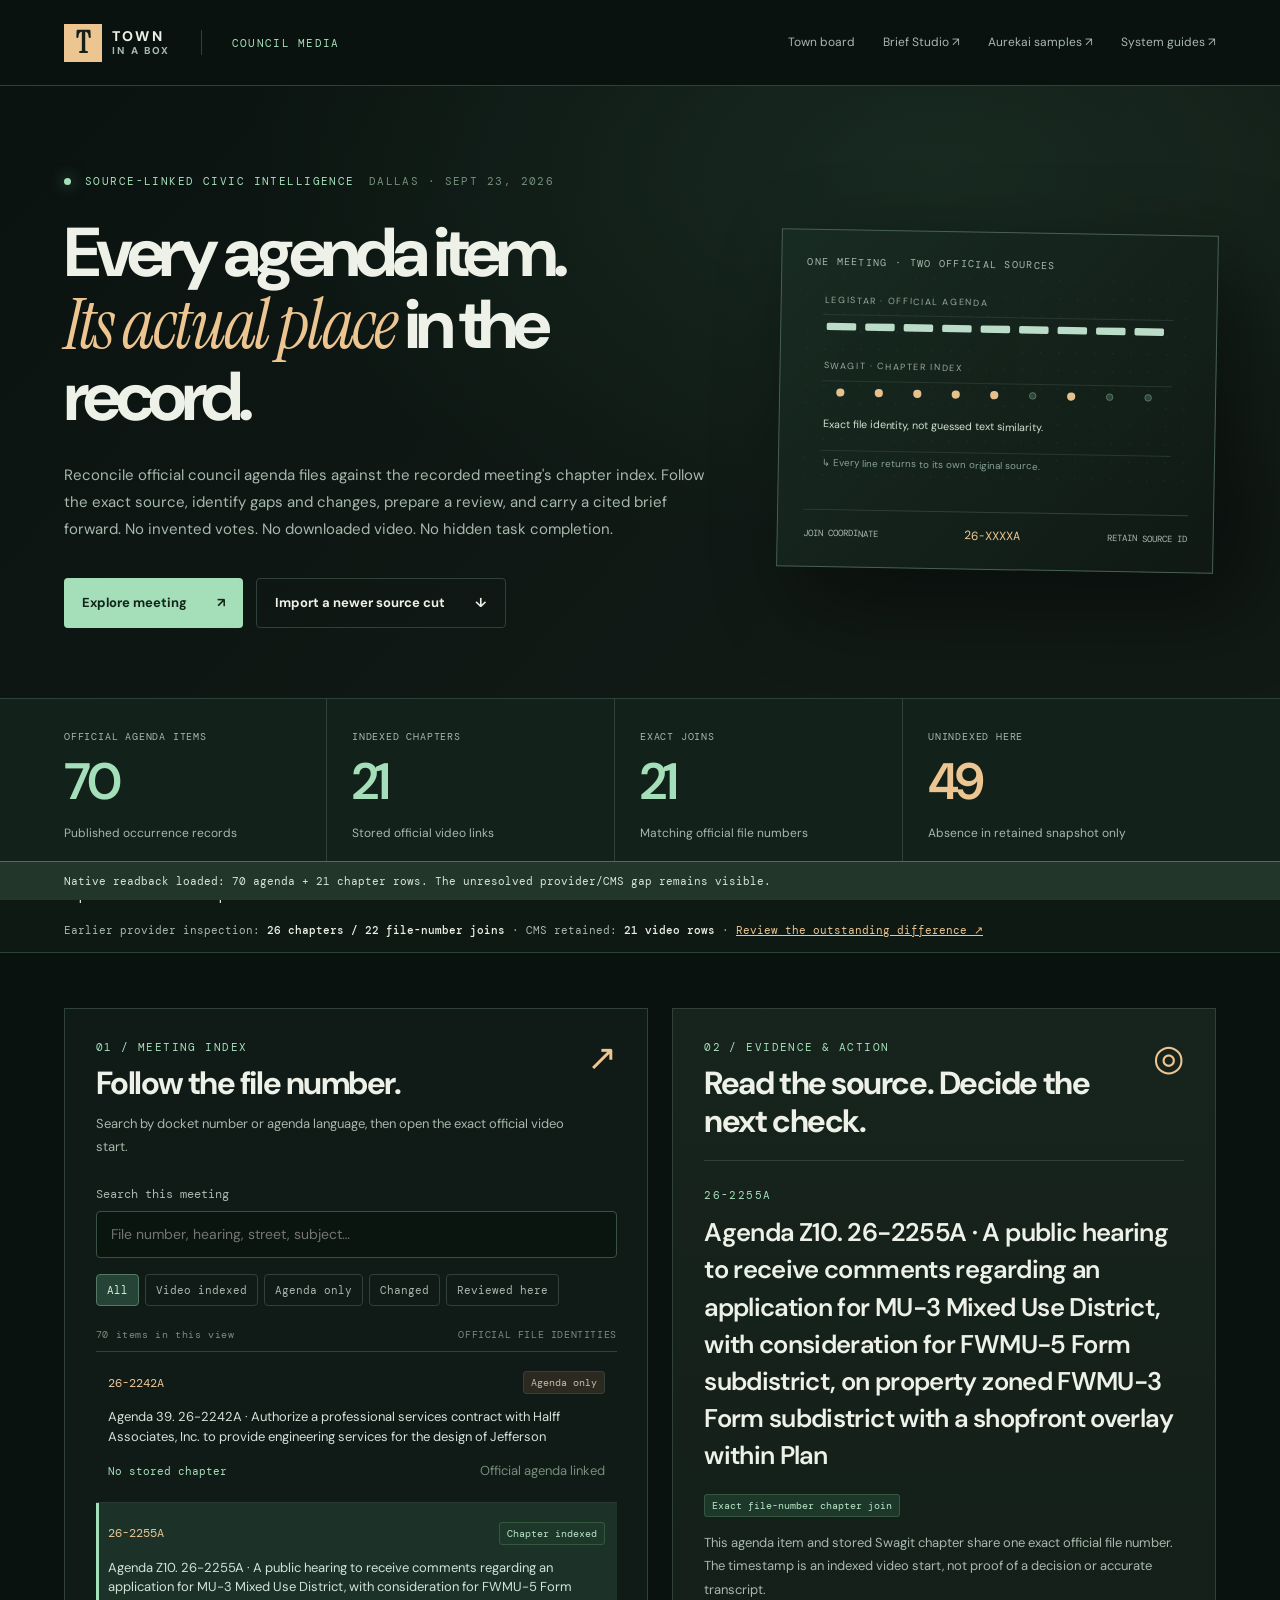
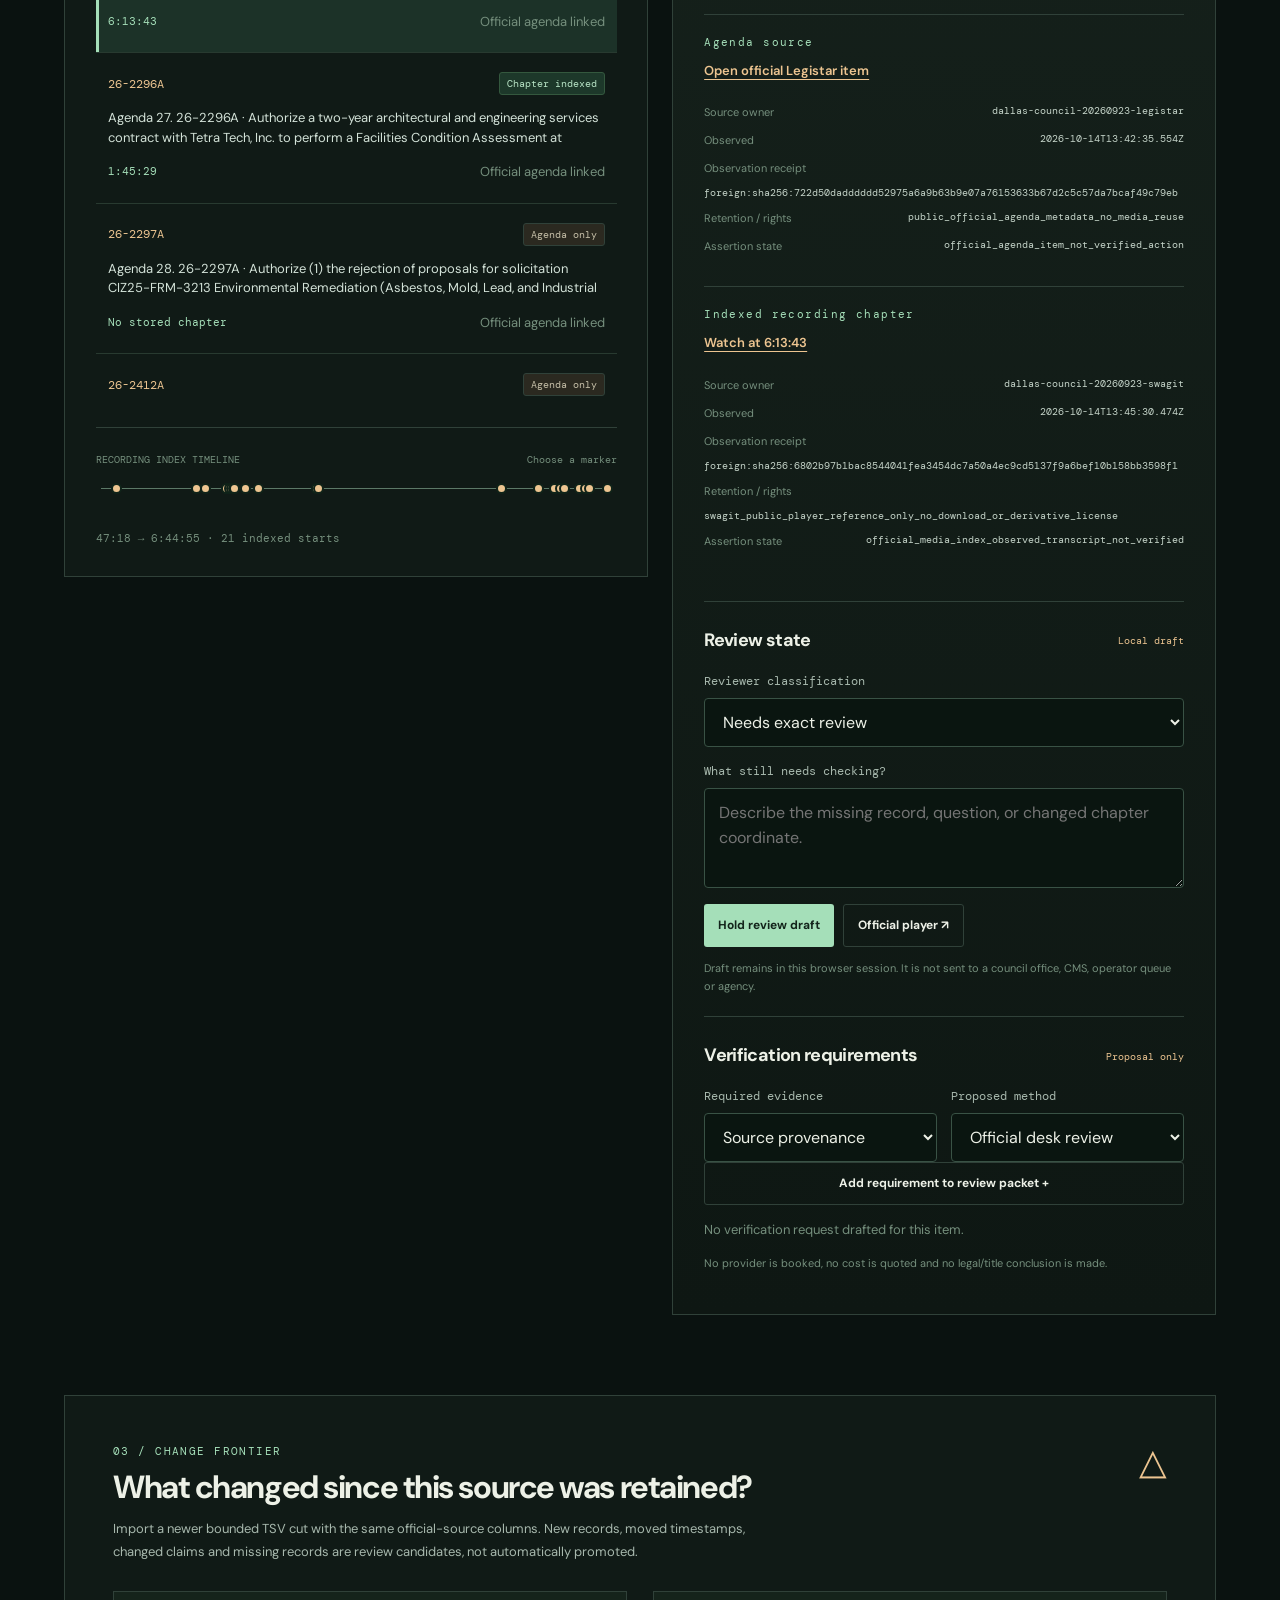
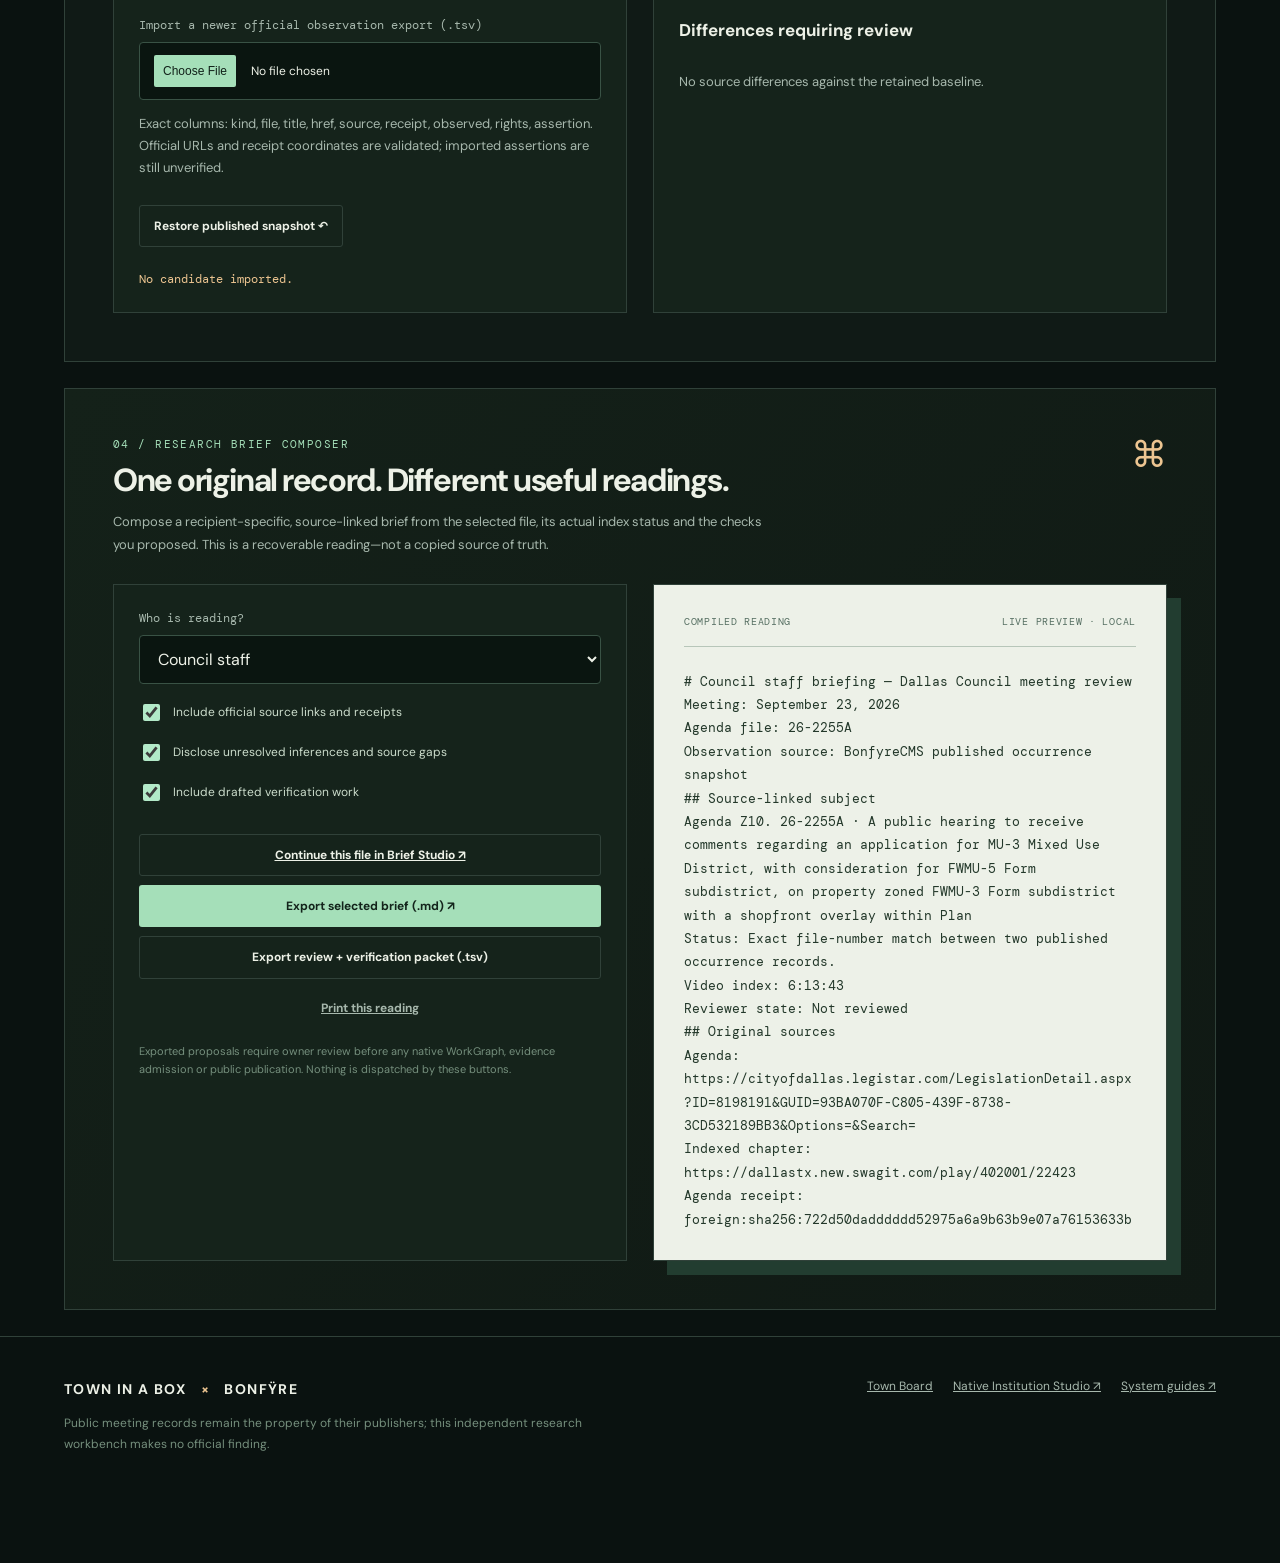
==== commit f7a3cf33: "feat(civic): carry selected council source to acquisition brief composer" ====
--- a/site/civic-council/index.html
+++ b/site/civic-council/index.html
@@ -183,6 +183,7 @@
         <label class="check-line"><input id="includeGaps" type="checkbox" checked> Disclose unresolved inferences and source gaps</label>
         <label class="check-line"><input id="includeProof" type="checkbox" checked> Include drafted verification work</label>
         <div class="action-stack">
+          <a id="handoffStudio" class="outline-button full" href="https://nickgonzales76017.github.io/pages-procurement-memory/brief-studio/" rel="noopener noreferrer">Continue this file in Brief Studio ↗</a>
           <button type="button" class="action-button full" id="downloadBrief">Export selected brief (.md) ↗</button>
           <button type="button" class="outline-button full" id="exportReviews">Export review + verification packet (.tsv)</button>
           <button type="button" class="quiet-button" id="printBrief">Print this reading</button>
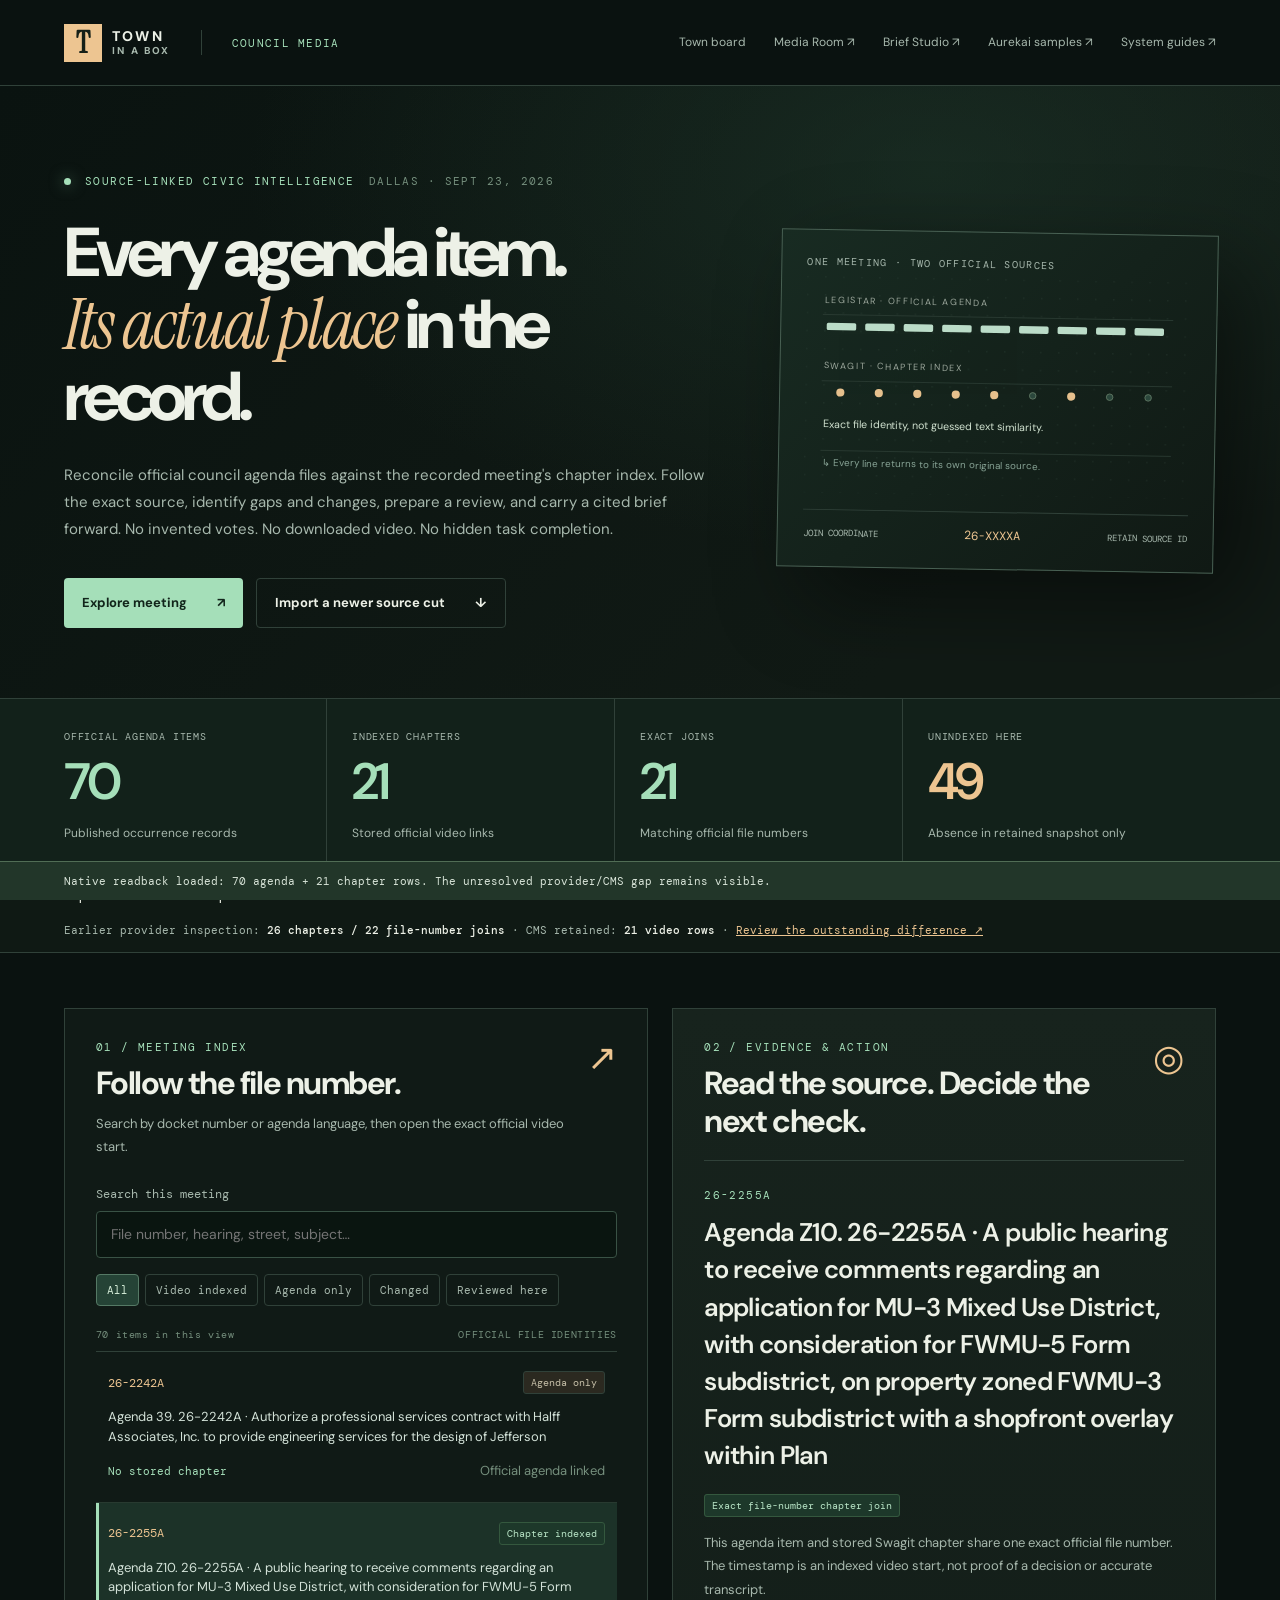
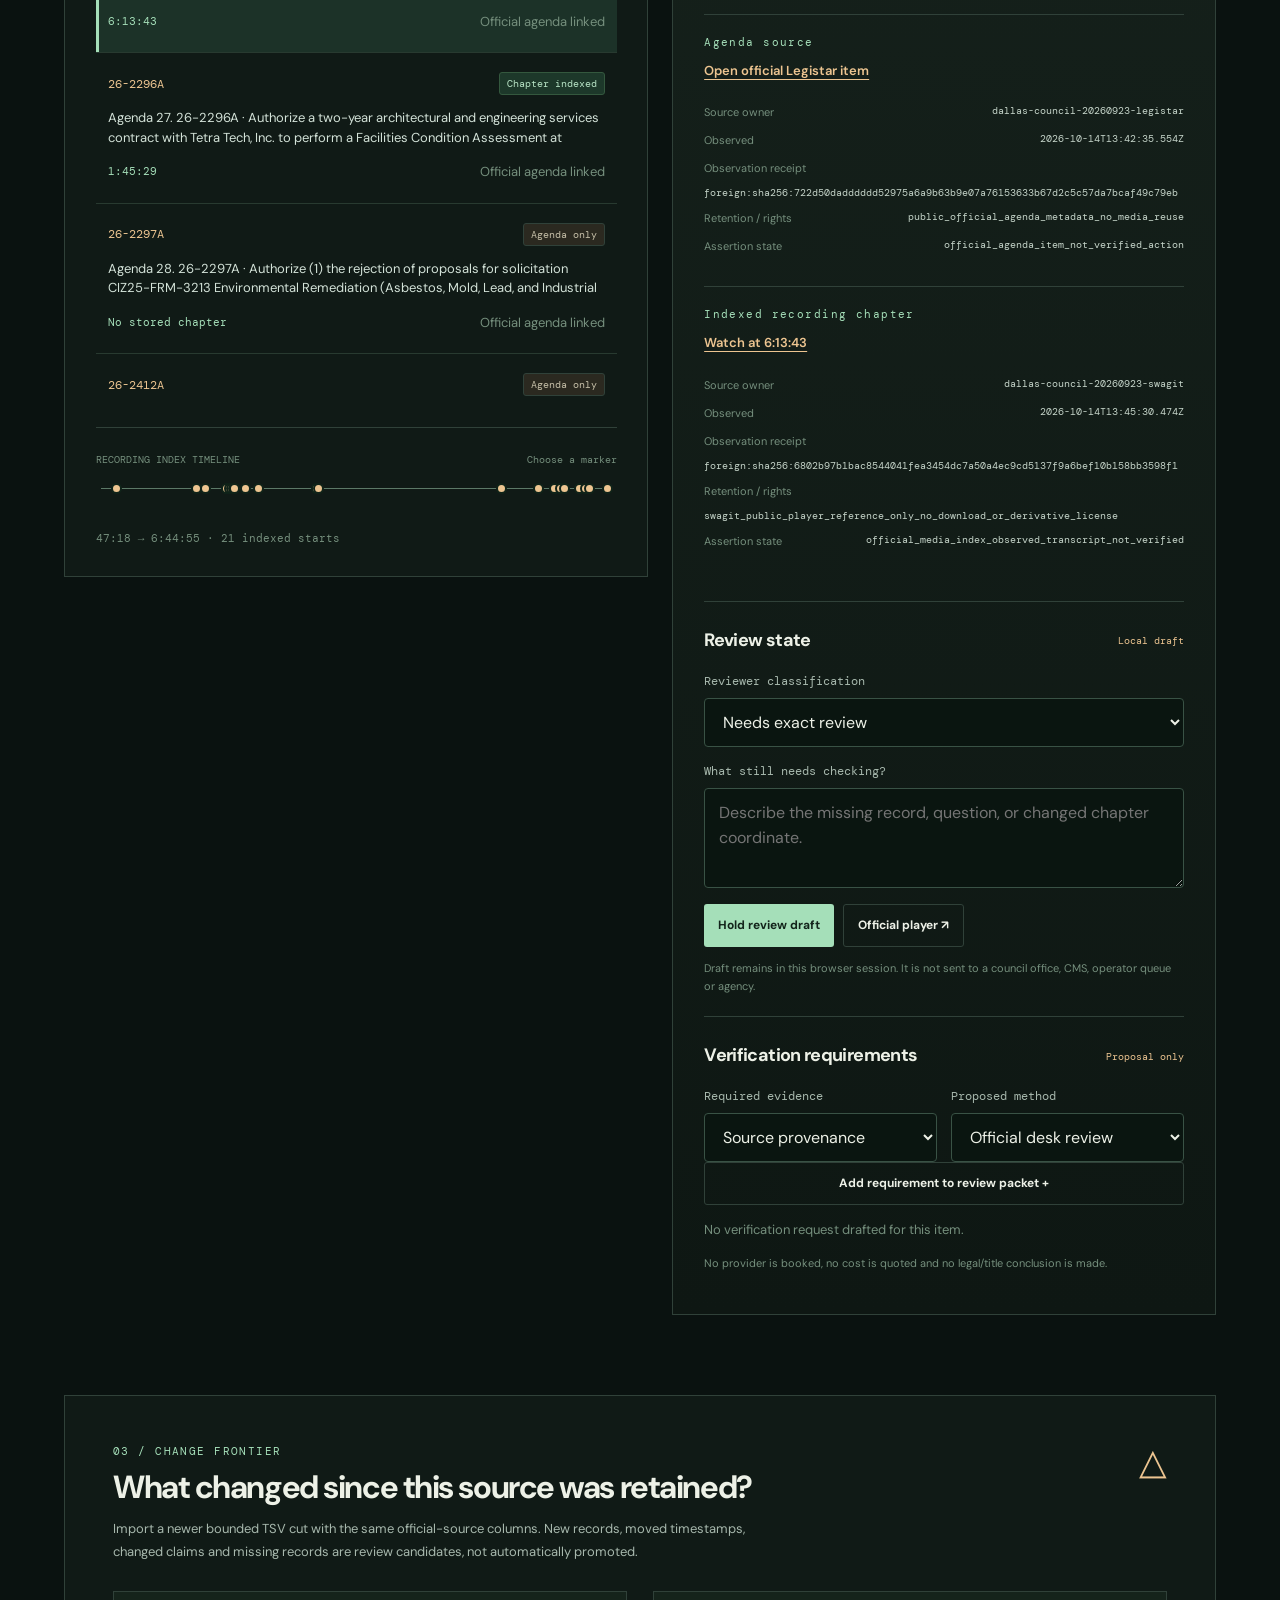
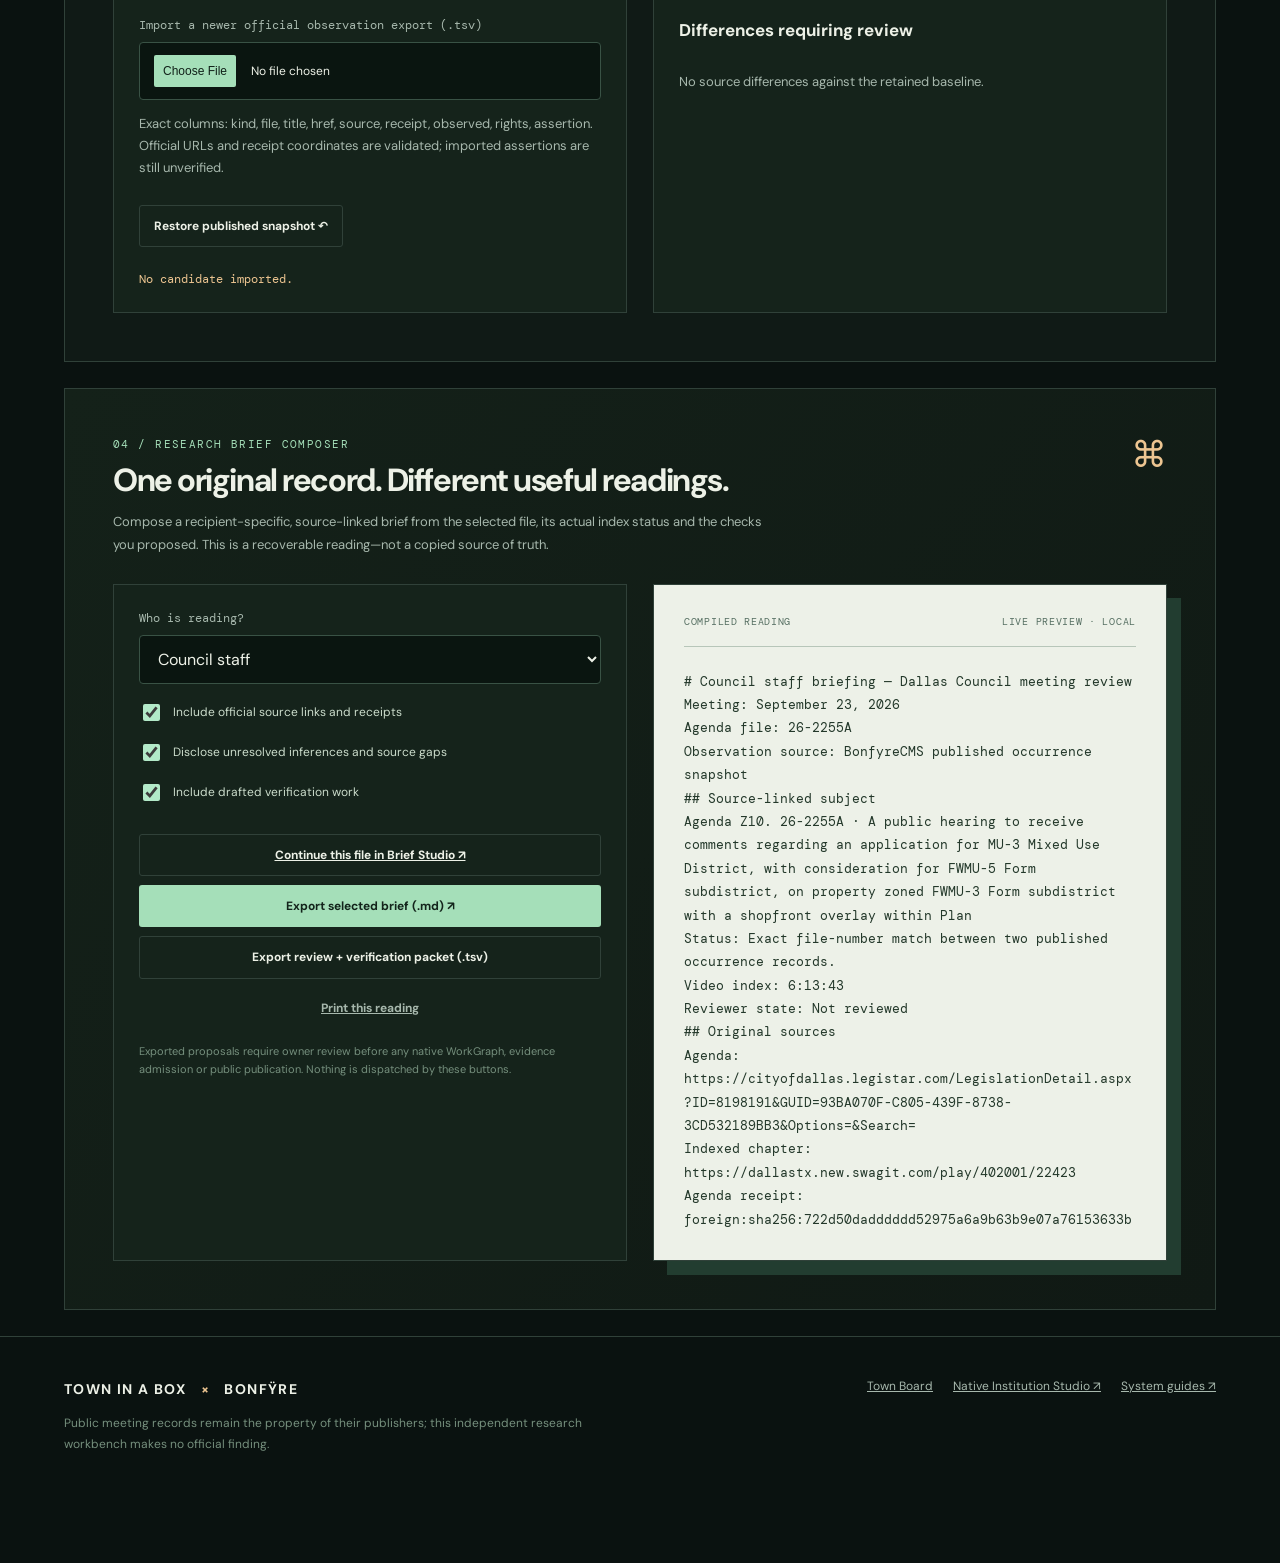
==== commit b67abaf6: "Link source-preserving Dallas Media Room from original Council Workbench" ====
--- a/site/civic-council/index.html
+++ b/site/civic-council/index.html
@@ -20,6 +20,7 @@
     <span class="nav-section">COUNCIL MEDIA</span>
     <div class="nav-links">
       <a href="../">Town board</a>
+      <a href="./media-room/">Media Room <span aria-hidden="true">↗</span></a>
       <a href="https://nickgonzales76017.github.io/pages-procurement-memory/brief-studio/" rel="noopener noreferrer">Brief Studio <span aria-hidden="true">↗</span></a>
       <a href="https://aurekai-work-samples.pages.dev/" rel="noopener noreferrer">Aurekai samples <span aria-hidden="true">↗</span></a>
       <a href="https://docs.aurekai.work/" rel="noopener noreferrer">System guides <span aria-hidden="true">↗</span></a>
